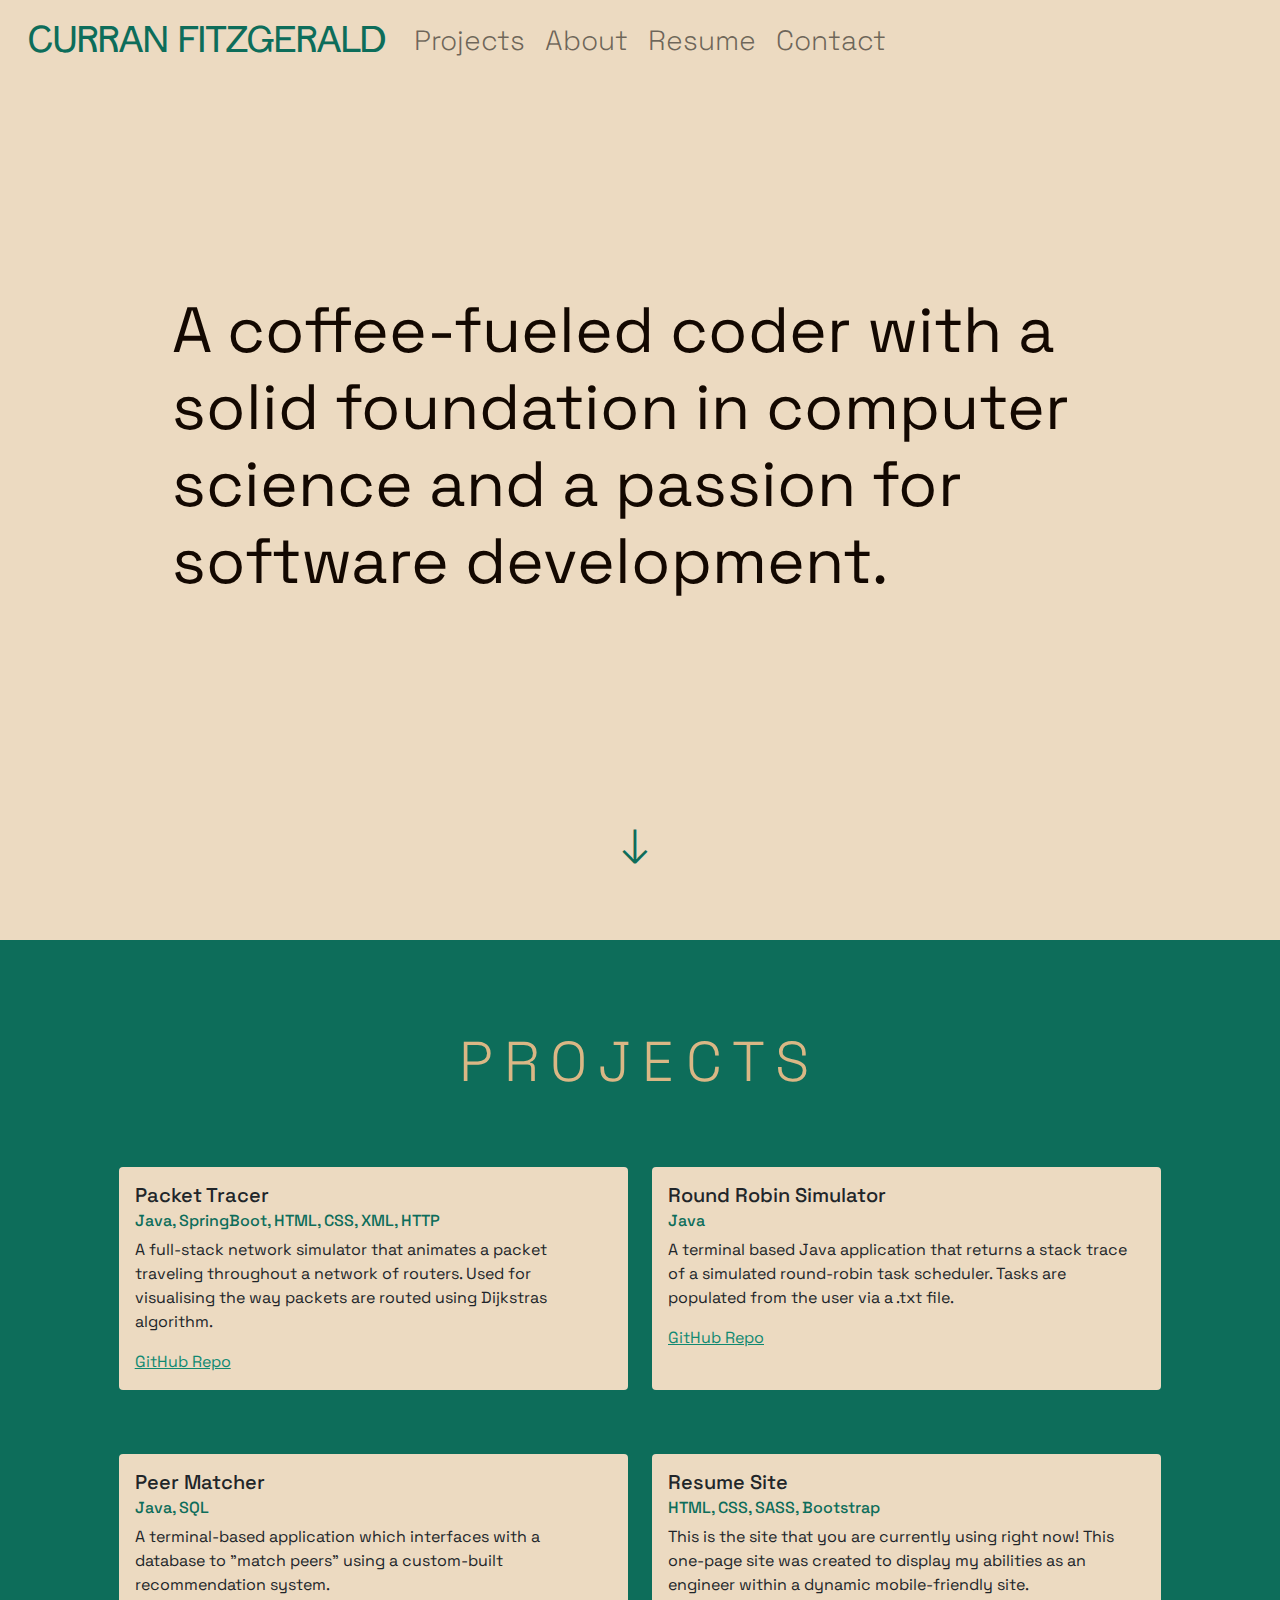
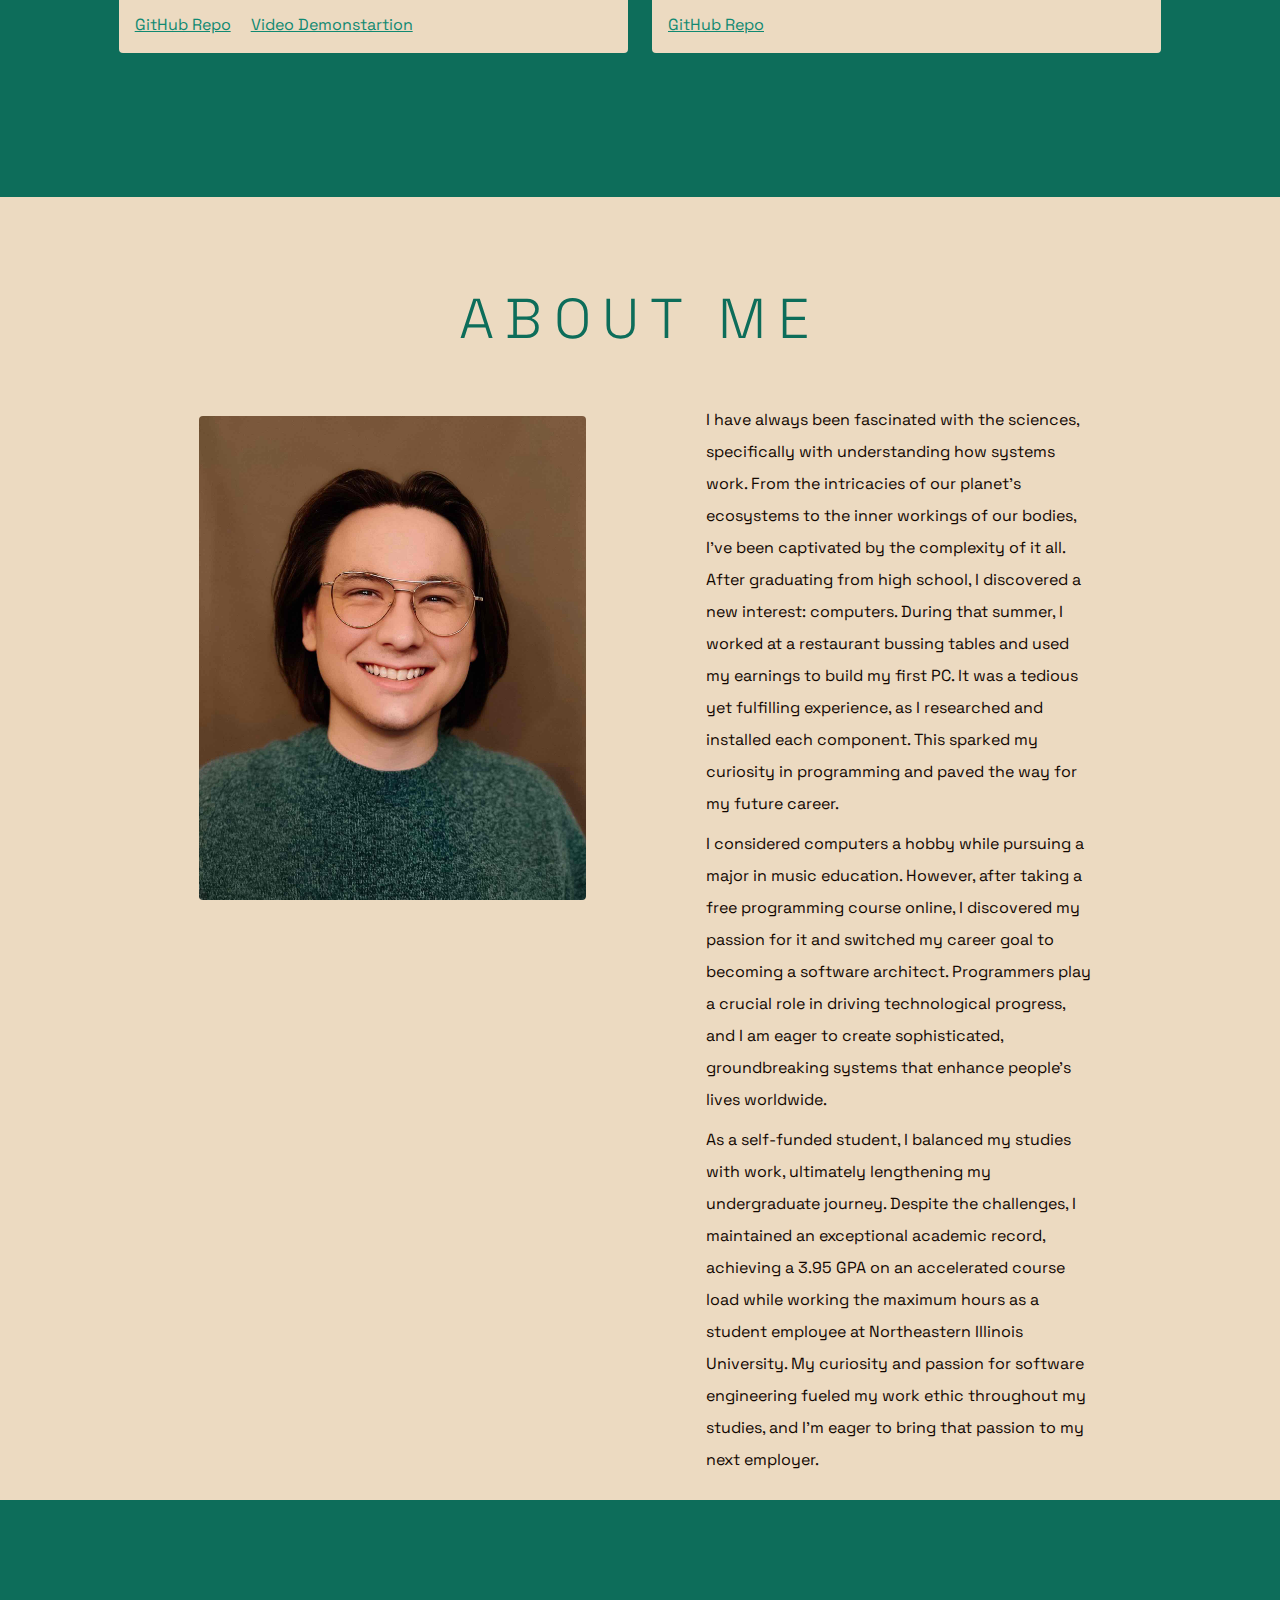
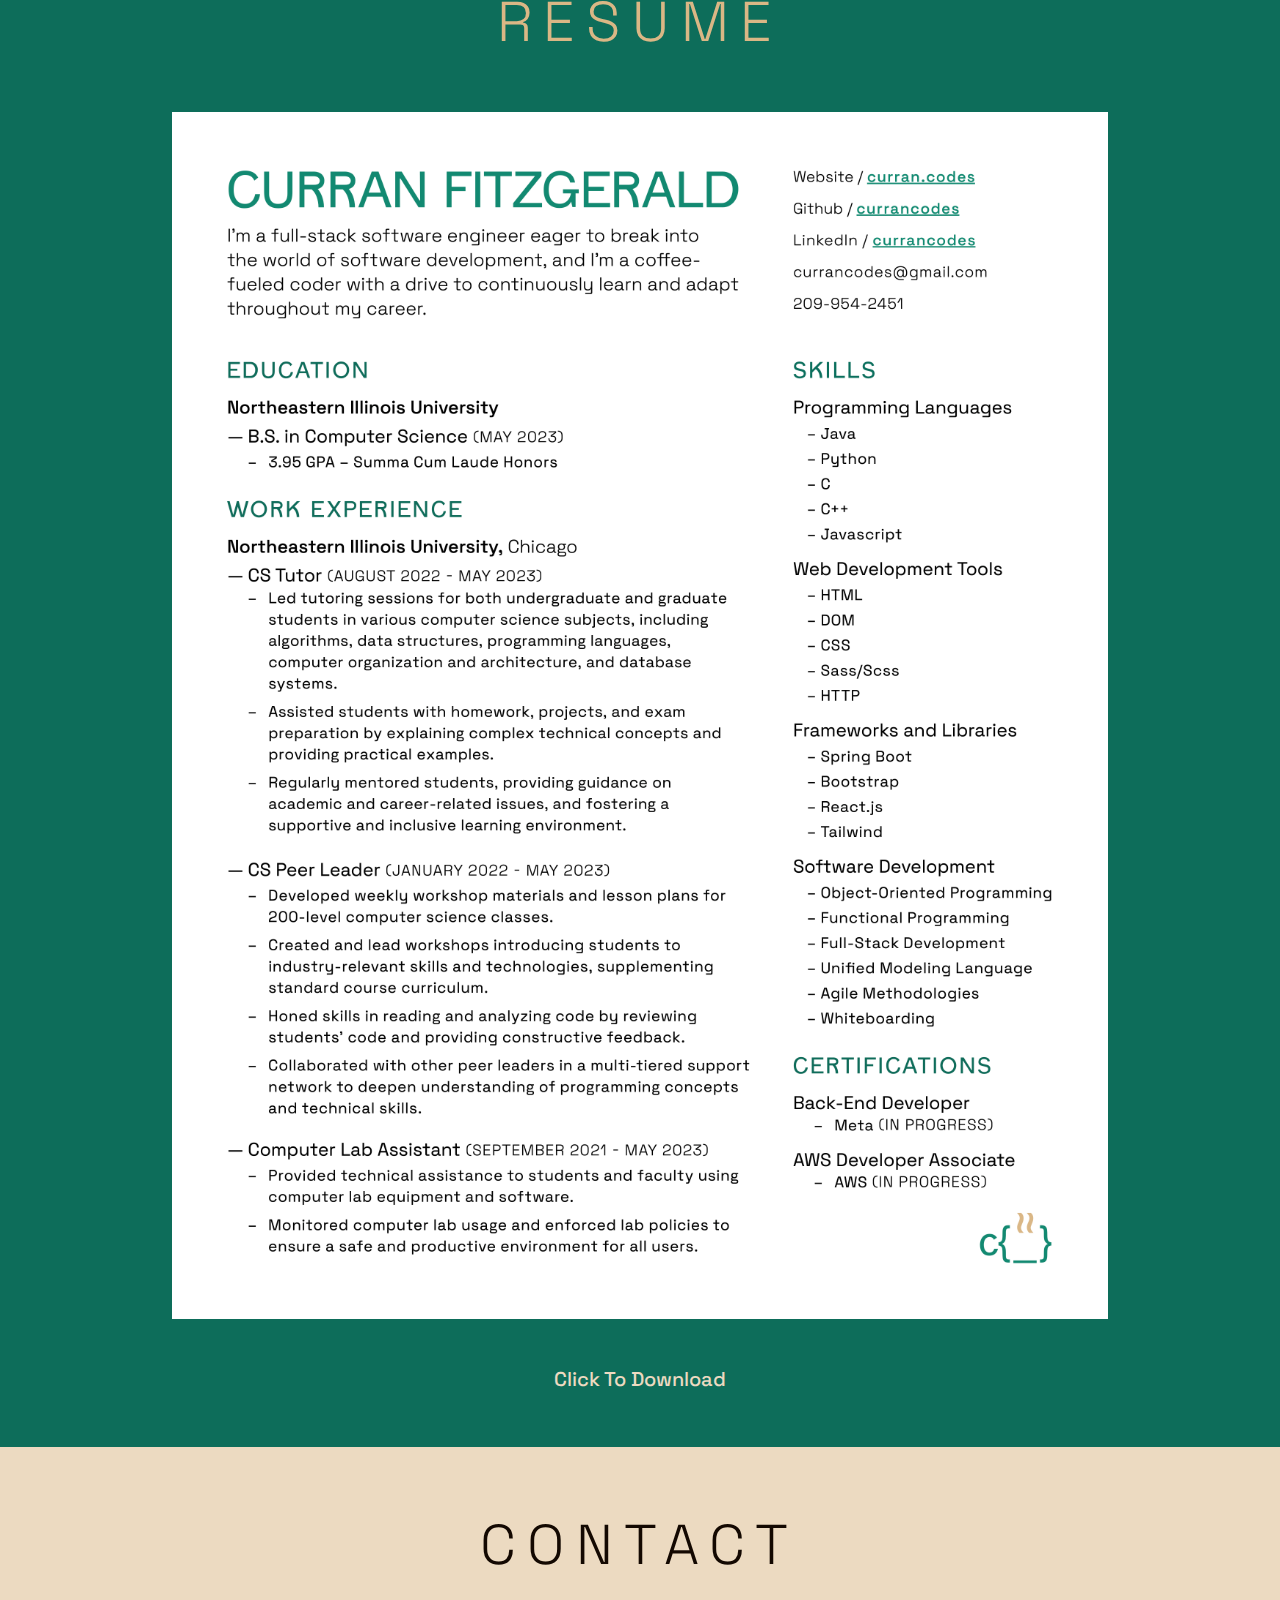
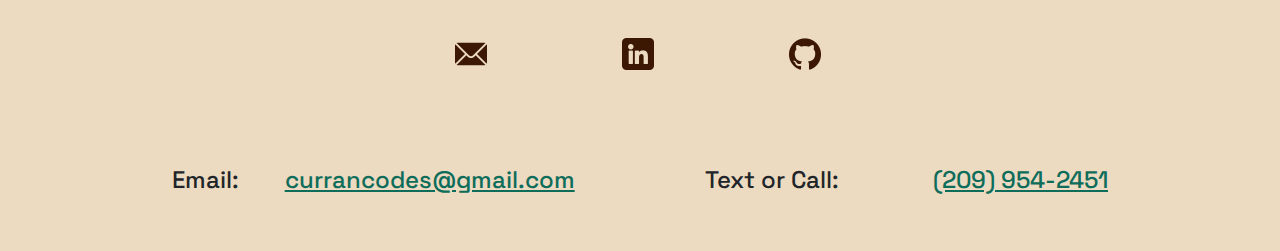
==== index.html @ 2603a12c "Changed main splash page text to appear more experienced. Also changed project desriptions to use le" ====
<!DOCTYPE html>
<html class="overflow-auto w-100" lang="en">
    <head>
        <title>Curran Codes</title>
        <meta charset="utf-8">
        <meta name="viewport" content="width=device-width, initial-scale=1">
        <meta name="og:title" content="Curran Codes">
        <meta name="og:description" content="A coffee-fueled coder with a solid foundation in computer science and a knack for software development.">
        <meta name="og:image" content="images/currancodes_webpreview.png">
        <link rel="preconnect" href="https://fonts.googleapis.com">
        <link rel="preconnect" href="https://fonts.gstatic.com" crossorigin>
        <link href="https://fonts.googleapis.com/css2?family=Space+Grotesk:wght@300;400;500;600;700&family=Space+Mono:ital,wght@0,400;0,700;1,400;1,700&display=swap" rel="stylesheet">
        <link rel="icon" type="image/x-icon" href="/images/currancodes_favicon-bold.png">
        <style>
            @font-face {
                font-family: "Babe Sans";
                src: local("BabeSans"), url("fonts/BabeSans.otf") format("opentype");
            }
        </style>
        <!--    links to the custom.css file that I created using SASS-->
        <link href="scss/Custom.css" rel="stylesheet">
        <style>
            h1{
                font-family: "Babe Sans", sans-serif;
                font-weight: 100;
            }
            h2 {
                font-family: "Space Grotesk", sans-serif;
                letter-spacing: .2em;
                font-weight: 100;
            }
            h3{
                font-weight: 100;
            }
        </style>
    </head>
    <body class="bg-light p-0 m-0 overflow-hidden">

        <!--Dynamically Collapsible Navbar With Dropdown-->
        <nav class="navbar navbar-expand-lg navbar-light bg-light container-fluid" role="navigation">
            <div class="navbar-brand ms-3 mt-2" href="#">
                <h1 class="text-primary">CURRAN FITZGERALD</h1>
            </div>
            <!--"Sandwich" Button That Appears When Navbar Collapses-->
            <button class="navbar-toggler" type="button" data-toggle="collapse" data-target="#navbarNav" aria-controls="navbarNav" aria-expanded="false" aria-label="Toggle navigation">
                <span class="navbar-toggler-icon"></span>
            </button>
            <!--Collapsible Section of Navbar-->
            <div class="collapse navbar-collapse" id="navbarNav">
                <ul class="navbar-nav me-auto">
                    <!--Projects Item in Navbar that Navigates to Project Section On Click-->
                    <li class="nav-item ms-1">
                        <a class="nav-link" href="#project_section" title="Curran Fitzgerald Resume">
                            <h3>
                                Projects
                            </h3>
                        </a>
                    </li>
                    <!--About Item in Navbar that Navigates to About Me Section On Click-->
                    <li class="nav-item ms-1">
                        <a class="nav-link" href="#about_me_section">
                            <h3>
                                About
                            </h3>
                        </a>
                    </li>
                    <!--Resume Item in Navbar that Navigates to About Me Section On Click-->
                    <li class="nav-item ms-1">
                        <a class="nav-link" href="#resume_section">
                            <h3>
                                Resume
                            </h3>
                        </a>
                    </li>
                    <!--Contact Item in Navbar that Navigates to Contact Section On Click-->
                    <li class="nav-item ms-1">
                        <a class="nav-link" href="#contact_section">
                            <h3>
                                Contact
                            </h3>
                        </a>
                    </li>
                </ul>
            </div>
        </nav>

        <!--Home Section-->
        <div class="bg-light container-fluid justify-content-center mb-5">
            <!--Introductory Blurb-->
            <div class="row align-items-center justify-content-center" style="height:80vh; min-height: 513px;">
                <h2 class="col-9 text-dark display-3" style="font-family: 'Space Grotesk', serif; letter-spacing: normal; font-weight: normal">
                    A coffee-fueled coder with a solid foundation in computer science and a passion for software development.                </h2>
            </div>
            <!--Arrow element that indicates that the site affords scrolling. Navigates to Project Section on click.-->
            <div class="row align-items-center justify-content-center">
                <a class="nav-link col-9" href="#project_section" title="Curran Fitzgerald Resume">
                    <h2 class="text-primary text-center display-5" style="font-family: 'Space Grotesk', serif;">
                        &darr;
                    </h2>
                </a>
            </div>
        </div>

        <!--Project Section-->
        <div class="container-fluid bg-primary pb-5 pt-4 justify-content-center" id="project_section">
            <!--Project Section header-->
            <div class="row justify-content-center">
                <h2 class="col text-center text-secondary mt-5 pb-5 display-4 pt-3" id="heading">
                    PROJECTS
                </h2>
            </div>
            <!--First Row of Project Cards-->
            <div class="row justify-content-center pt-3 pb-md-3">
                <!--Card for Network Simulator Project-->
                <div class="col-11 col-md-5 mt-3 mb-3 mb-md-5 mt-md-0">
                    <div class="h-100 card bg-light border-0">
                        <div class="card-body">
                            <h5 class="card-title">Packet Tracer</h5>
                            <h6 class="card-subtitle mb-2 text-primary">Java, SpringBoot, HTML, CSS, XML, HTTP</h6>
                            <p class="card-text">A full-stack network simulator that animates a packet traveling throughout a network of routers. Used for visualising the way packets are routed using Dijkstras algorithm.</p>
                            <a href="https://github.com/CurranCodes/SimpleNetworkSimulator" class="card-link text-success" target="_blank">GitHub Repo</a>
                        </div>
                    </div>
                </div>
                <!--Card for Round Robin Simulator Project-->
                <div class="col-11 col-md-5 mt-3 mb-3 mb-md-5 mt-md-0">
                    <div class="h-100 card bg-light border-0">
                        <div class="card-body">
                            <h5 class="card-title">Round Robin Simulator</h5>
                            <h6 class="card-subtitle mb-2 text-primary">Java</h6>
                            <p class="card-text">A terminal based Java application that returns a stack trace of a simulated round-robin task scheduler. Tasks are populated from the user via a .txt file.</p>
                            <a href="https://github.com/CurranCodes/RoundRobinSimulator" class="align-self-bottom card-link text-success">GitHub Repo</a>
                        </div>
                    </div>
                </div>
            </div>
            <!--Second Row of Project Cards-->
            <div class="row justify-content-center pb-5">
                <!--Card for Peer Matcher project-->
                <div class="col-11 col-md-5 mt-3 mb-3 mb-md-5 mt-md-0">
                    <div class="h-100 card bg-light border-0">
                        <div class="card-body">
                            <h5 class="card-title">Peer Matcher</h5>
                            <h6 class="card-subtitle mb-2 text-primary">Java, SQL</h6>
                            <p class="card-text">A terminal-based application which interfaces with a database to "match peers" using a custom-built recommendation system.</p>
                            <a href="https://github.com/CurranCodes/PeerMatcher" class="align-self-bottom card-link text-success">GitHub Repo</a>
                            <a href="https://drive.google.com/file/d/1kD3Xk8F6gI5Fd4T4YYNfCAcft72NLvcR/view?usp=sharing" class="align-self-bottom card-link text-success">Video Demonstartion</a>
                        </div>
                    </div>
                </div>
                <!--Card for Resume Site Project-->
                <div class="col-11 col-md-5 mt-3 mb-3 mb-md-5 mt-md-0">
                    <div class="h-100 card bg-light border-0">
                        <div class="card-body">
                            <h5 class="card-title">Resume Site</h5>
                            <h6 class="card-subtitle mb-2 text-primary">HTML, CSS, SASS, Bootstrap</h6>
                            <p class="card-text">This is the site that you are currently using right now! This one-page site was created to display my abilities as an engineer within a dynamic mobile-friendly site.</p>
                            <a href="https://github.com/CurranCodes/ResumeSite" class="align-self-bottom card-link text-success">GitHub Repo</a>
                        </div>
                    </div>
                </div>
            </div>
        </div>

        <!--About Me Section-->
        <div class="container-fluid bg-light pb-4 pt-4 justify-content-center" id="about_me_section">
            <!--Header of the About Me section-->
            <div class="row justify-content-center">
                <h2 class="col text-center text-primary m-4 mt-5 pt-3 pb-4 display-4">
                    ABOUT ME
                </h2>
            </div>
            <!--Body of the About Me Section-->
            <div class="row justify-content-center gx-5">
                <!--My Headshot-->
                <div class="col-4 align-self-top pb-5 mb-5 mt-3">
                    <div class="ratio" style="--bs-aspect-ratio: 125%">
                        <img src="images/Headshot_4:5.jpeg" alt="Curran smiling" class="rounded">
                    </div>
                </div>
                <!--Paragraphs Introducing Myself-->
                <div class="row col-0 col-xl-1"></div>
                <div class="row justify-content-center col-10 col-xl-4">
                    <p class="col-12 text-dark mb-xs-4 mb-xl-2 lh-lg pt-1">
                        I have always been fascinated with the sciences, specifically with understanding how systems work.
                        From the intricacies of our planet's ecosystems to the inner workings of our bodies,
                        I've been captivated by the complexity of it all. After graduating from high school, I discovered a new interest:
                        computers. During that summer, I worked at a restaurant bussing tables and used my earnings to build
                        my first PC. It was a tedious yet fulfilling experience, as I researched and installed each component.
                        This sparked my curiosity in programming and paved the way for my future career.
                    </p>
                    <p class="col-12 text-dark mb-xs-4 mb-xl-2 lh-lg">
                        I considered computers a hobby while pursuing a major in music education.
                        However, after taking a free programming course online,
                        I discovered my passion for it and switched my career goal to becoming a software architect.
                        Programmers play a crucial role in driving technological progress, and I am eager to create sophisticated,
                        groundbreaking systems that enhance people's lives worldwide.
                    </p>
                    <p class="col-12 text-dark mb-xs-4 mb-xl-0 lh-lg ">
                        As a self-funded student, I balanced my studies with work, ultimately lengthening my undergraduate journey.
                        Despite the challenges, I maintained an exceptional academic record, achieving a 3.95 GPA on an accelerated
                        course load while working the maximum hours as a student employee at Northeastern Illinois University. My
                        curiosity and passion for software engineering fueled my work ethic throughout my studies, and I’m eager
                        to bring that passion to my next employer.
                    </p>
                </div>
            </div>
        </div>

        <!--Resume Section-->
        <div class="container-fluid bg-primary pb-5 pt-4" id="resume_section">
            <!--Resume Section header-->
            <div class="row justify-content-center">
                <h2 class="col text-center text-secondary mt-5 pb-5 display-4 pt-3">
                    RESUME
                </h2>
            </div>
            <!--Resume Image Preview, navigates to in-browser pdf preview on click-->
            <div class="row justify-content-center">
                <a href="/documents/CurranFitzgerald_Resume.pdf" target="_blank" class="col-9">
                    <div class="ratio" style="--bs-aspect-ratio: 129%">
                        <img src="images/CurranFitzgerald_Resume.png" alt="Curran's Resume">
                    </div>
                </a>
            </div>
            <!--Element that downloads my resume as a pdf on click-->
            <div class="row justify-content-center">
                <a href="/documents/CurranFitzgerald_Resume.pdf" download="Curran_Fitzgerald_Resume" class="text-center col text-light pt-5 text-decoration-none">
                    <h5 class="text-center">Click To Download</h5>
                </a>
            </div>
        </div>


        <!--Contact Section-->
        <div class="container-fluid bg-light" id="contact_section">
            <!--Contact section header-->
            <div class="row justify-content-center">
                <h2 class="col text-center text-dark mt-5 pb-5 display-4 pt-3">
                    CONTACT
                </h2>
            </div>
            <!--Row of icons that navigate to corresponding sites when clicked-->
            <div class="row justify-content-center">
                <!--mail icon which, when clicked, starts an email to be sent my way-->
                <a href="mailto:currancodes@gmail.com" target="_blank" class="col-1" style="width: 60px">
                    <img class="mt-1 align-self-center" src="images/mail.png" height="32" width="32" alt="Send Me an Email">
                </a>
                <div class="col-1"></div>
                <!--LinkedIn icon which, when clicked, navigates to my linkedIn within another tab-->
                <a href="https://www.linkedin.com/in/currancodes/" target="_blank" class="col-1" style="width: 60px">
                    <img class="mt-1 p-0" src="images/linkedin.png" height="32" width="32" alt="My GitHub">
                </a>
                <div class="col-1"></div>
                <!--GitHub icon which, when clicked, navigates to my GitHub within another tab-->
                <a href="https://github.com/currancodes" target="_blank" class="col-1" style="width: 60px">
                    <img class="mt-1 align-self-center p-0" src="images/github-logo.png" height="32" width="32" alt="My GitHub">
                </a>
            </div>
            <!--Row that contains my email and phone info-->
            <div class="mt-5 pt-5 pb-5 row justify-content-center">
                <!--Email Info column-->
                <div class="mb-3 col-11 col-sm-8 col-lg-6 col-xl-4 mb-xl-0">
                    <h4>Email: <a class="float-end" href="mailto:currancodes@gmail.com">currancodes@gmail.com</a></h4>
                </div>
                <div class="col-0 col-xl-1"></div>
                <!--Phone Info column-->
                <div class="mt-3 col-11 col-sm-8 col-lg-6 col-xl-4 mt-xl-0">
                    <h4>Text or Call: <a class="float-end" href="tel:2099542451">(209) 954-2451</a></h4>
                </div>
            </div>
        </div>

        <!--js links for bootstrap-->
        <script src="https://code.jquery.com/jquery-3.2.1.slim.min.js" integrity="sha384-KJ3o2DKtIkvYIK3UENzmM7KCkRr/rE9/Qpg6aAZGJwFDMVNA/GpGFF93hXpG5KkN" crossorigin="anonymous"></script>
        <script src="https://cdn.jsdelivr.net/npm/popper.js@1.12.9/dist/umd/popper.min.js" integrity="sha384-ApNbgh9B+Y1QKtv3Rn7W3mgPxhU9K/ScQsAP7hUibX39j7fakFPskvXusvfa0b4Q" crossorigin="anonymous"></script>
        <script src="https://cdn.jsdelivr.net/npm/bootstrap@4.0.0/dist/js/bootstrap.min.js" integrity="sha384-JZR6Spejh4U02d8jOt6vLEHfe/JQGiRRSQQxSfFWpi1MquVdAyjUar5+76PVCmYl" crossorigin="anonymous"></script>
    </body>
</html>
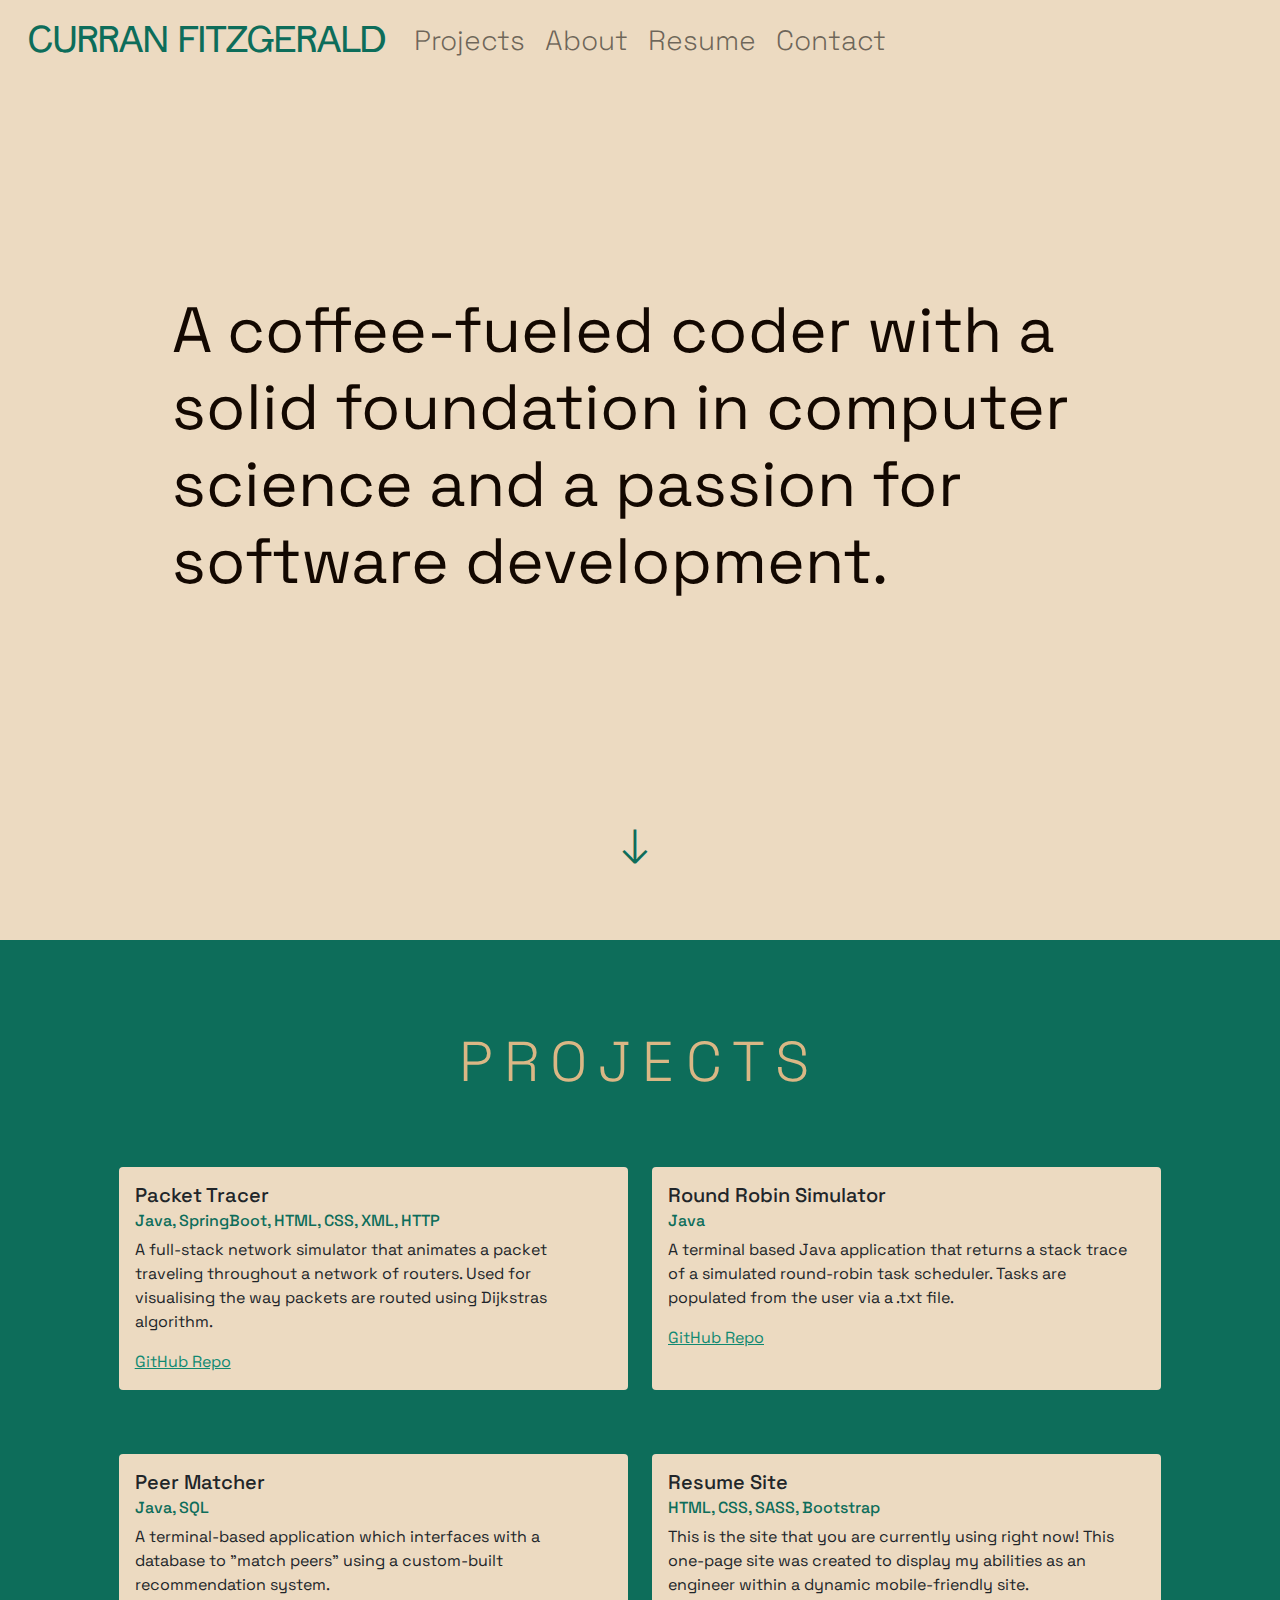
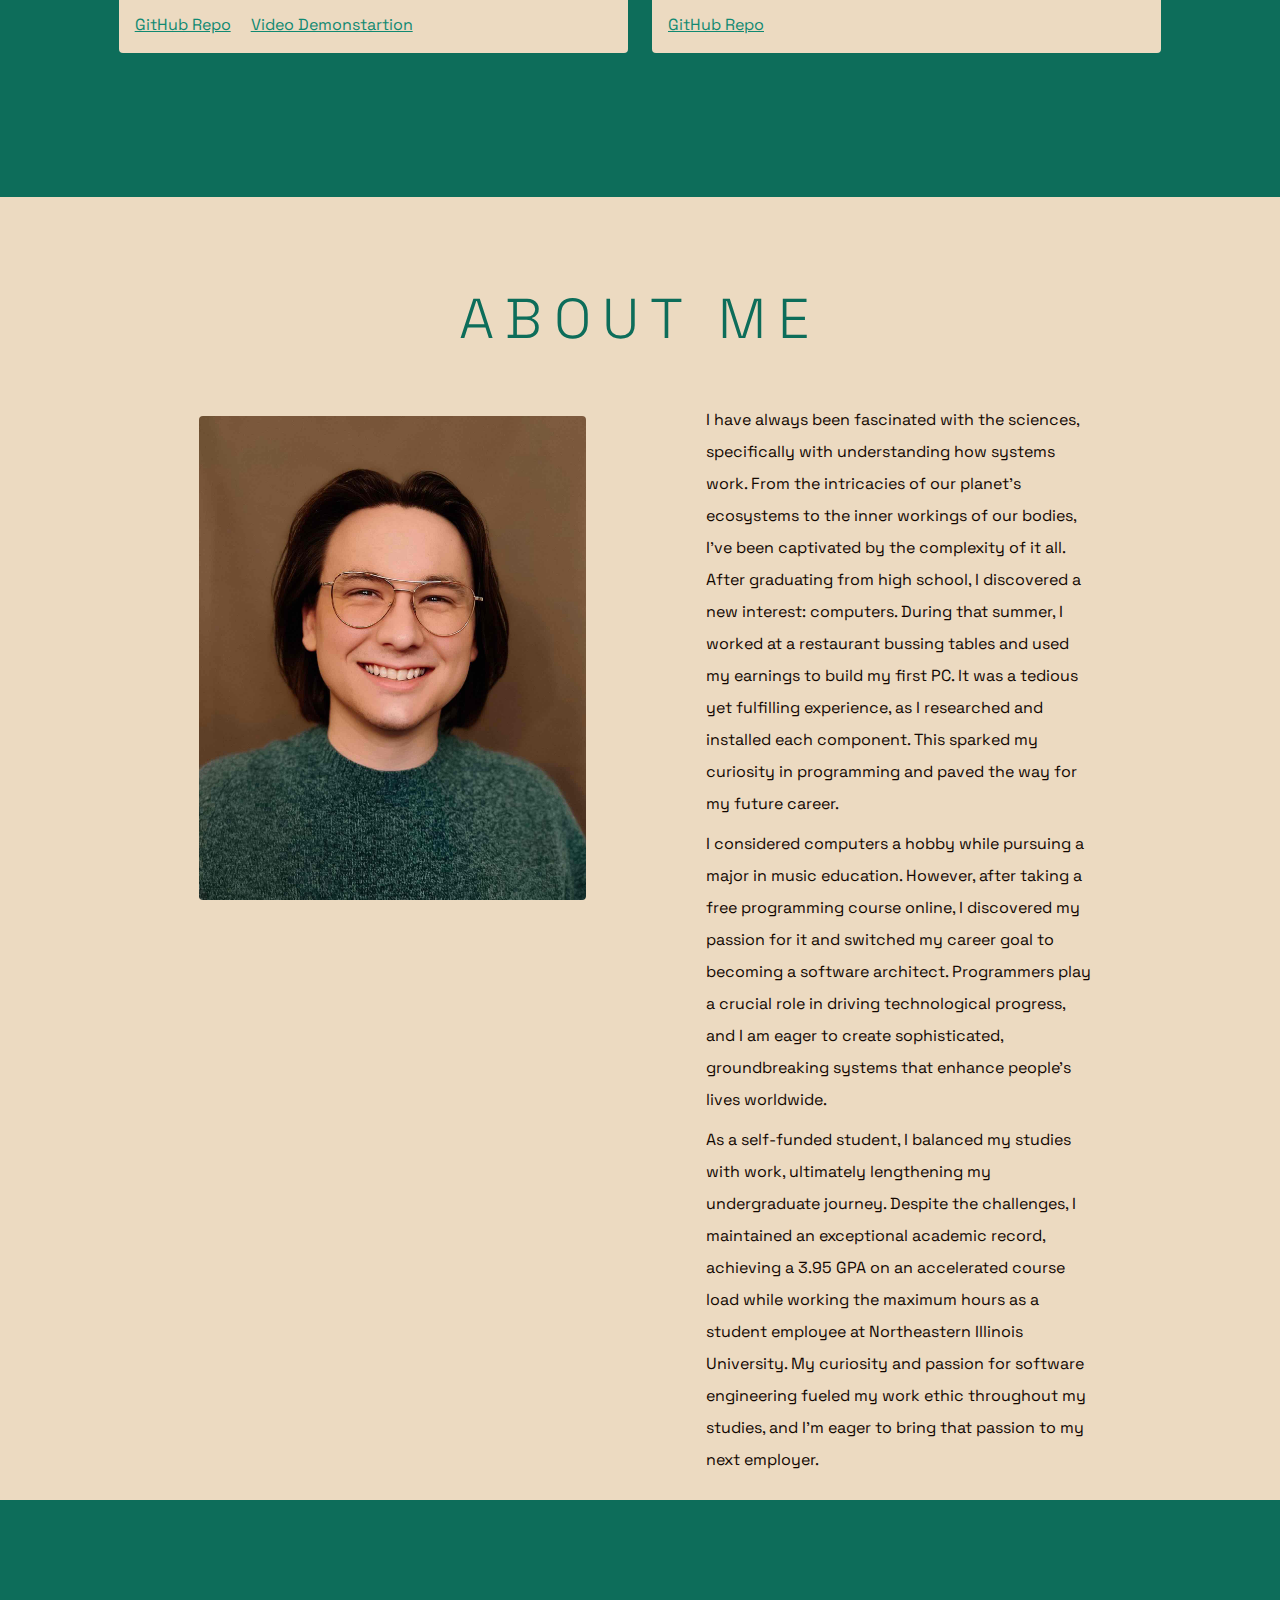
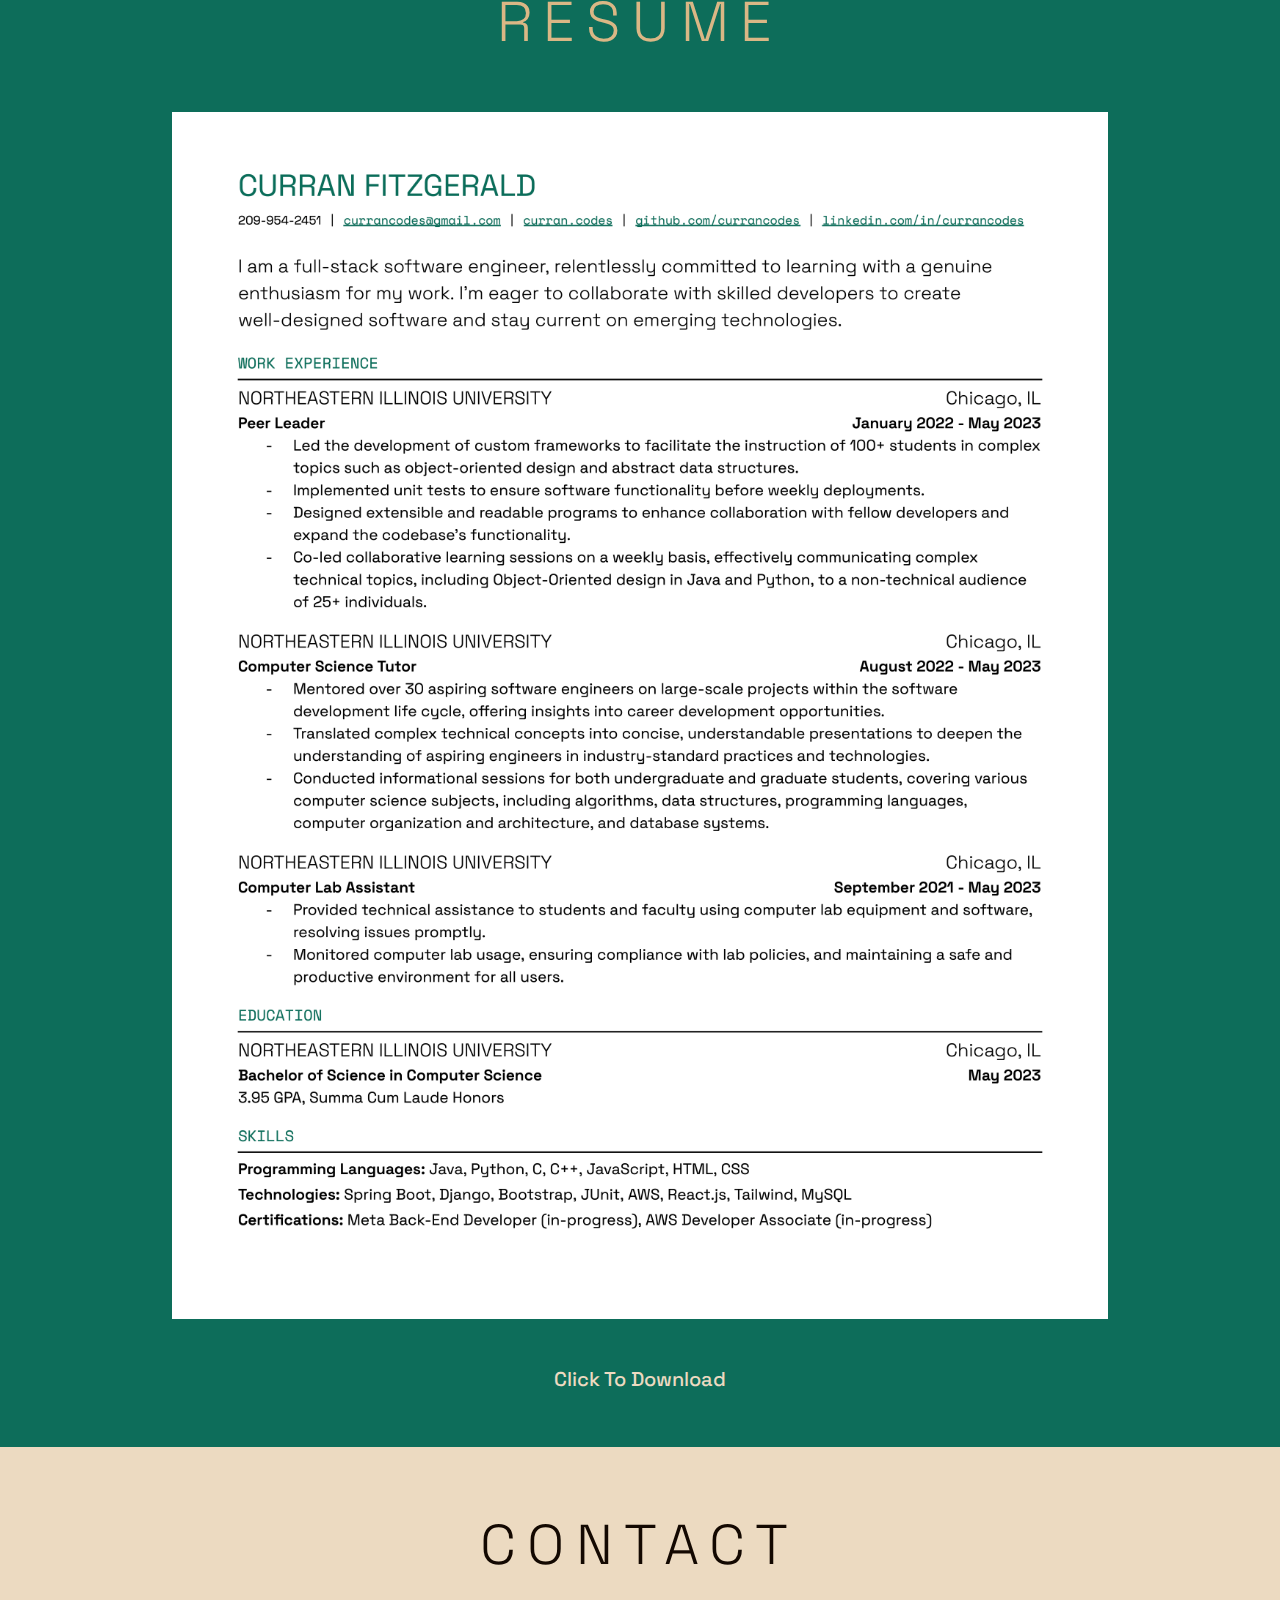
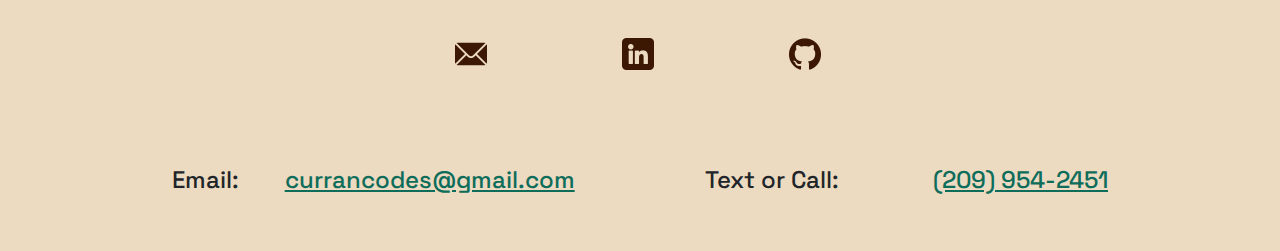
==== commit aee10d1e: "Updated resume resources." ====
--- a/index.html
+++ b/index.html
@@ -225,7 +225,7 @@
             </div>
             <!--Element that downloads my resume as a pdf on click-->
             <div class="row justify-content-center">
-                <a href="/documents/CurranFitzgerald_Resume.pdf" download="Curran_Fitzgerald_Resume" class="text-center col text-light pt-5 text-decoration-none">
+                <a href="/documents/CurranFitzgerald_Resume.pdf" download="CurranFitzgerald_Resume" class="text-center col text-light pt-5 text-decoration-none">
                     <h5 class="text-center">Click To Download</h5>
                 </a>
             </div>
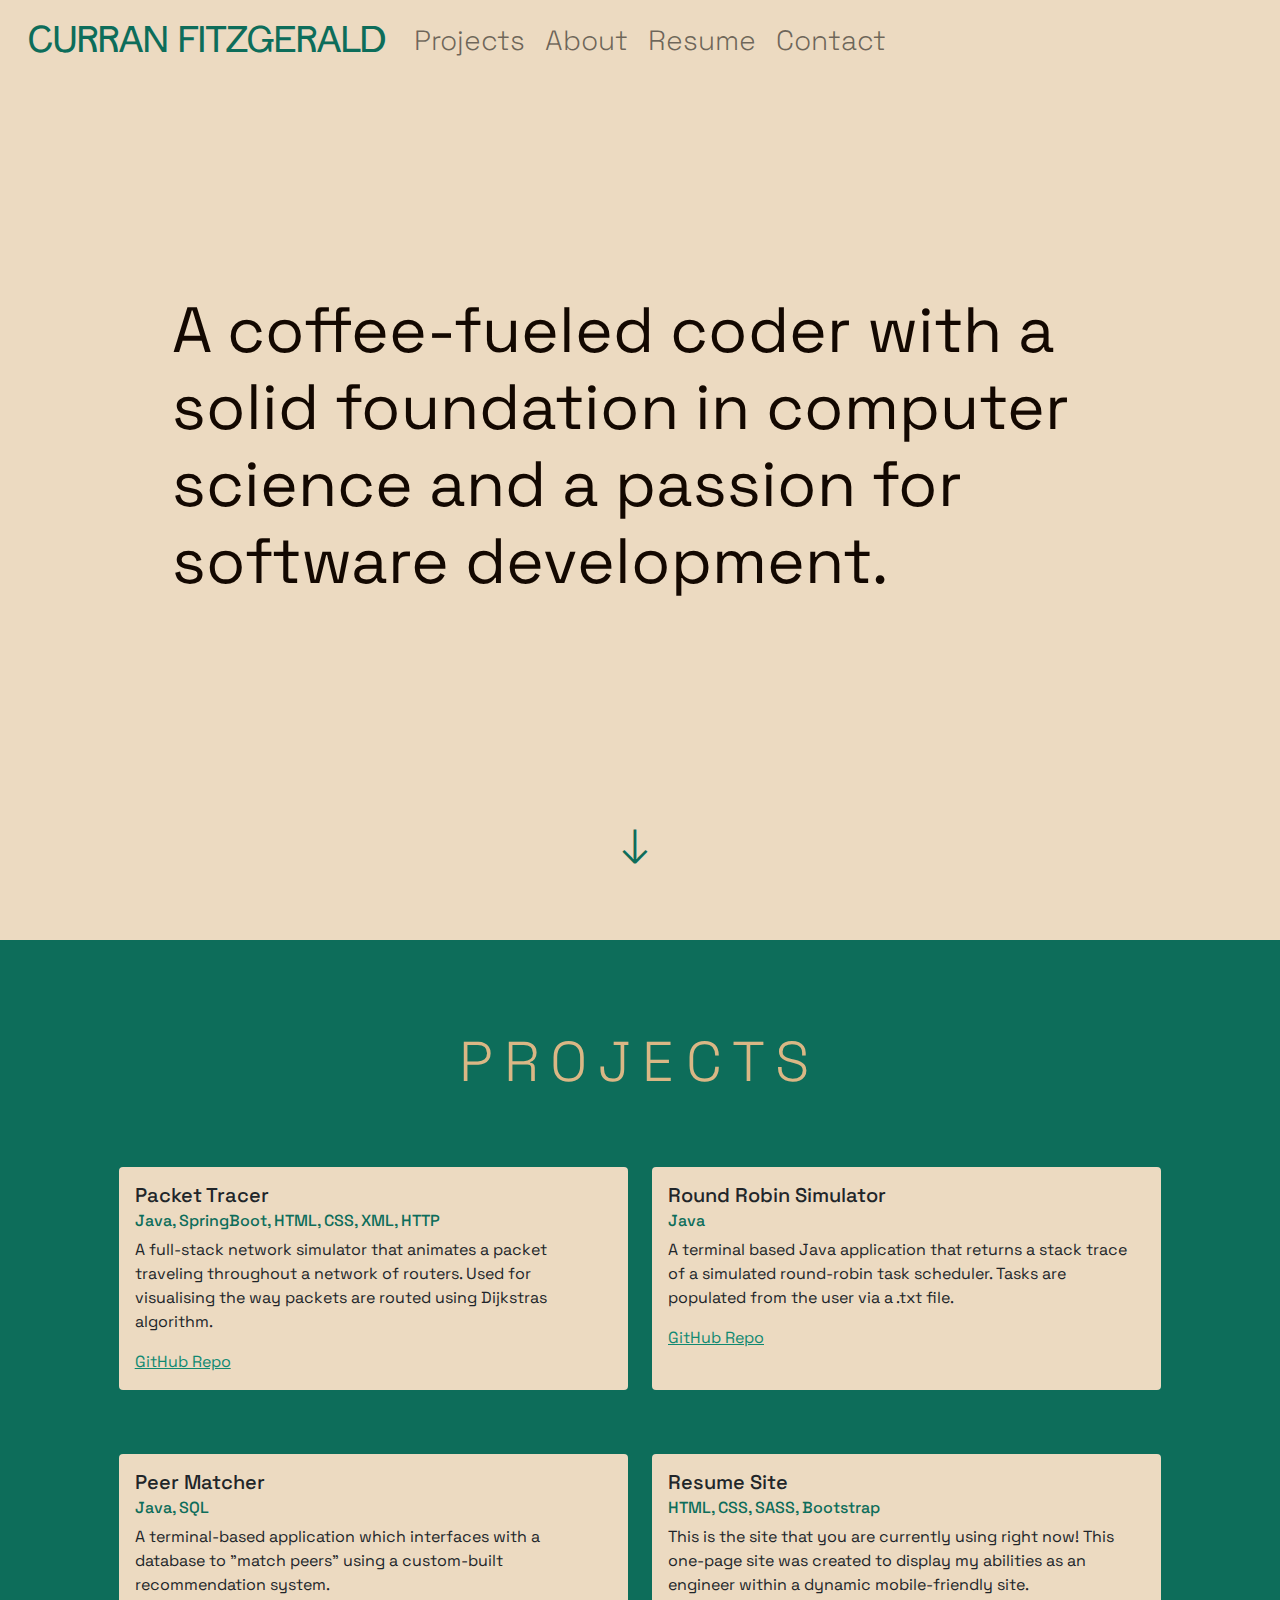
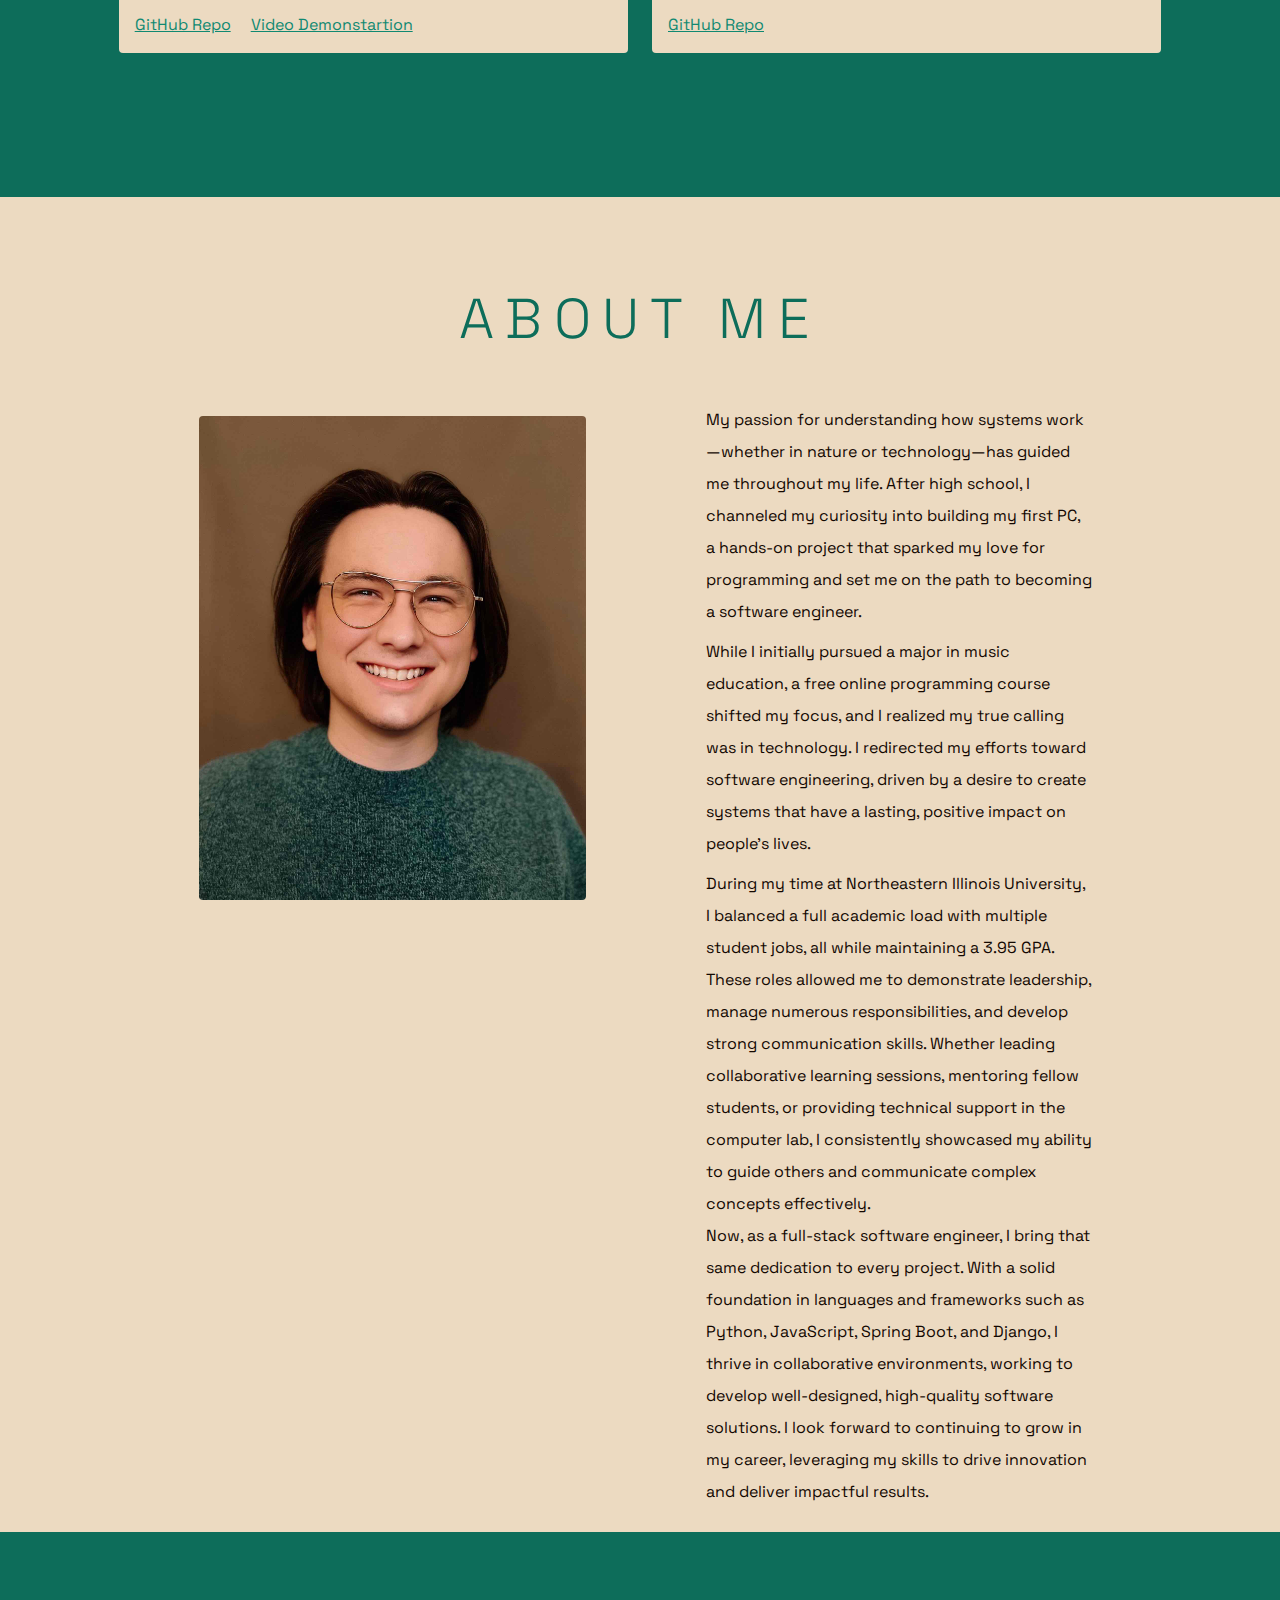
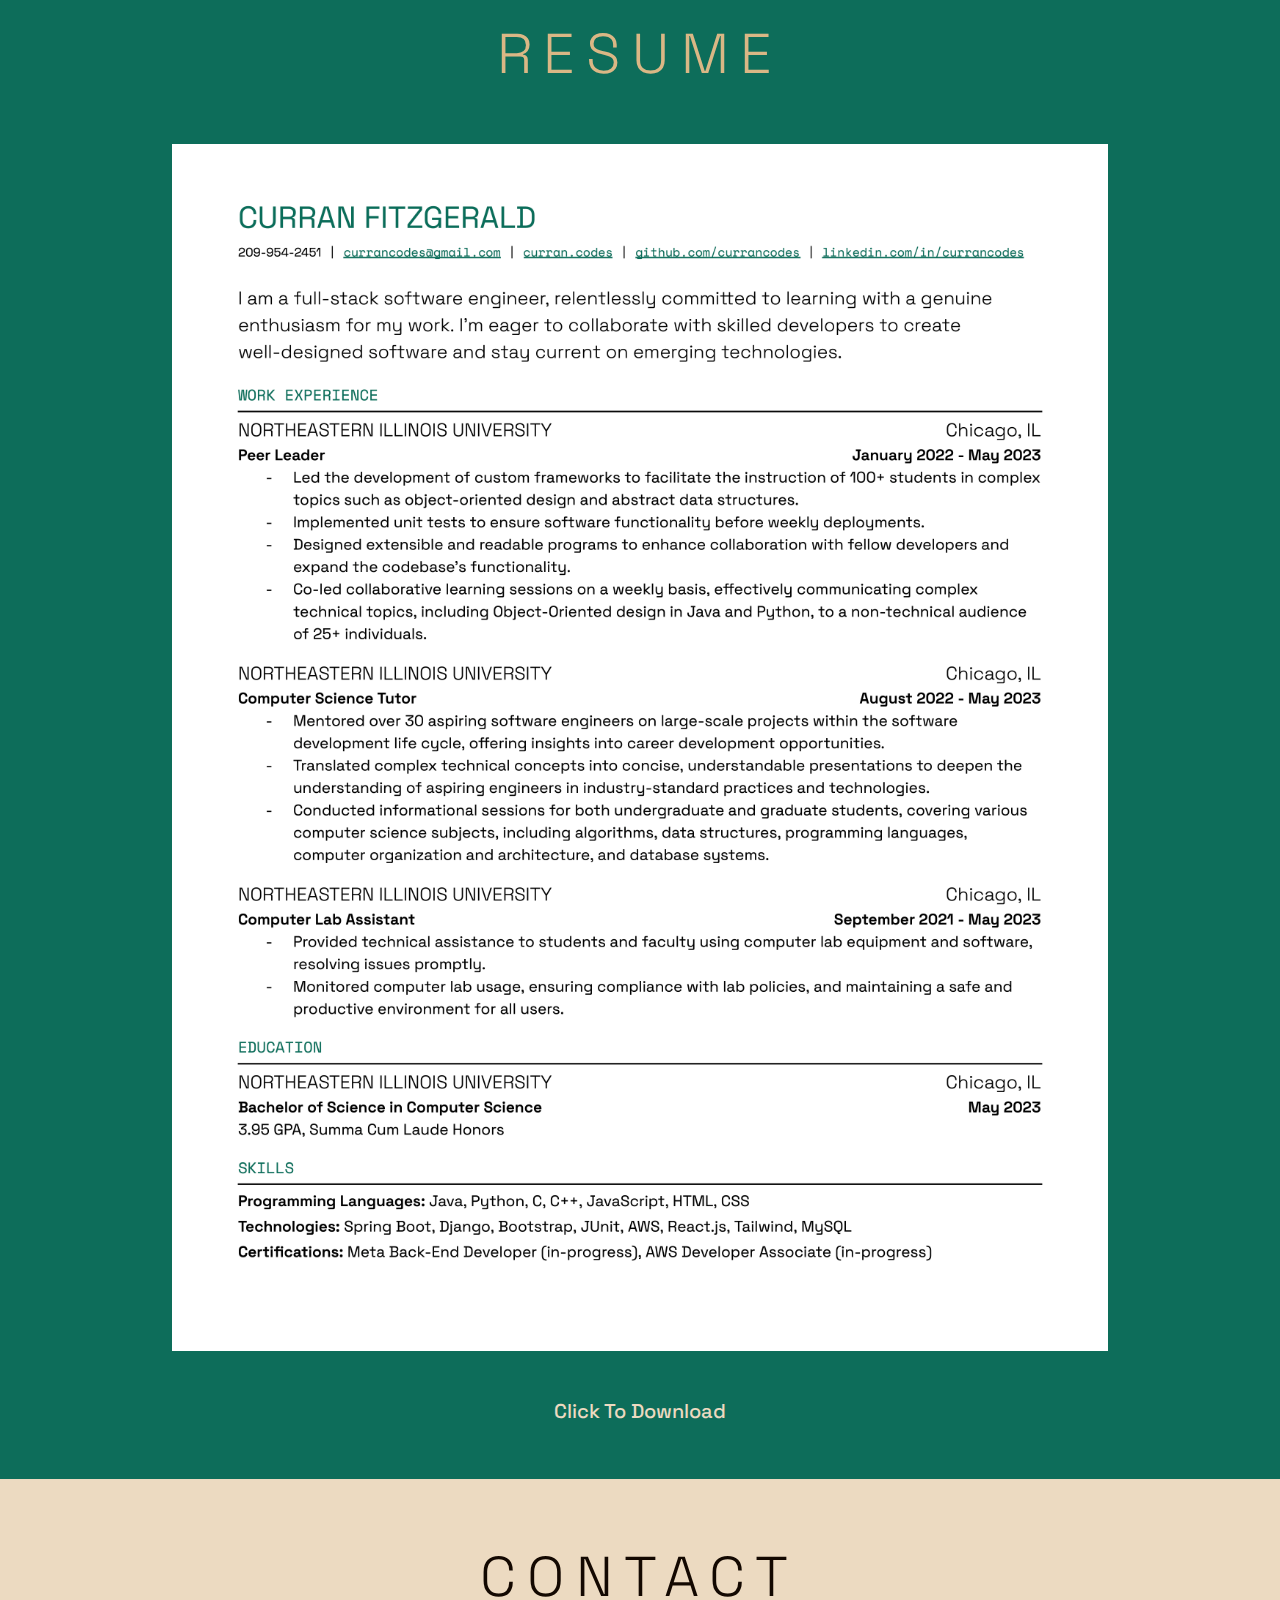
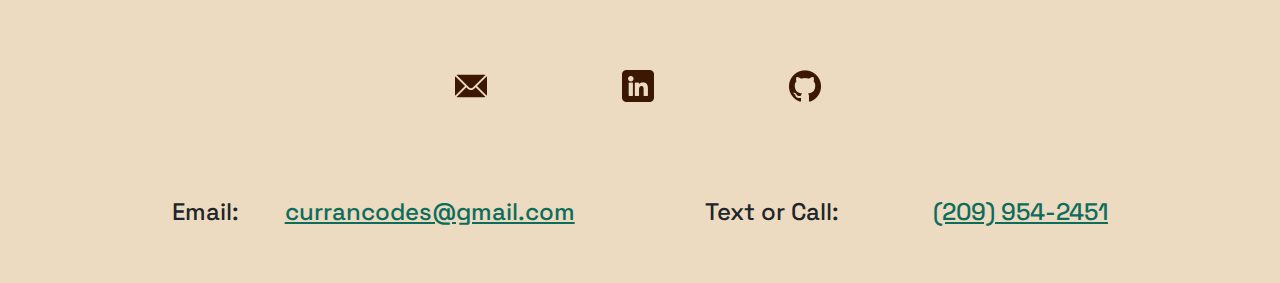
==== commit 51987aca: "Changed Bio Section Text to include more up-to-date information" ====
--- a/index.html
+++ b/index.html
@@ -182,26 +182,31 @@
                 <div class="row col-0 col-xl-1"></div>
                 <div class="row justify-content-center col-10 col-xl-4">
                     <p class="col-12 text-dark mb-xs-4 mb-xl-2 lh-lg pt-1">
-                        I have always been fascinated with the sciences, specifically with understanding how systems work.
-                        From the intricacies of our planet's ecosystems to the inner workings of our bodies,
-                        I've been captivated by the complexity of it all. After graduating from high school, I discovered a new interest:
-                        computers. During that summer, I worked at a restaurant bussing tables and used my earnings to build
-                        my first PC. It was a tedious yet fulfilling experience, as I researched and installed each component.
-                        This sparked my curiosity in programming and paved the way for my future career.
+                        My passion for understanding how systems work—whether in nature or technology—has guided me
+                        throughout my life. After high school, I channeled my curiosity into building my first PC,
+                        a hands-on project that sparked my love for programming and set me on the path to becoming a
+                        software engineer.
                     </p>
                     <p class="col-12 text-dark mb-xs-4 mb-xl-2 lh-lg">
-                        I considered computers a hobby while pursuing a major in music education.
-                        However, after taking a free programming course online,
-                        I discovered my passion for it and switched my career goal to becoming a software architect.
-                        Programmers play a crucial role in driving technological progress, and I am eager to create sophisticated,
-                        groundbreaking systems that enhance people's lives worldwide.
+                        While I initially pursued a major in music education, a free online programming course shifted
+                        my focus, and I realized my true calling was in technology. I redirected my efforts toward
+                        software engineering, driven by a desire to create systems that have a lasting, positive
+                        impact on people's lives.
                     </p>
                     <p class="col-12 text-dark mb-xs-4 mb-xl-0 lh-lg ">
-                        As a self-funded student, I balanced my studies with work, ultimately lengthening my undergraduate journey.
-                        Despite the challenges, I maintained an exceptional academic record, achieving a 3.95 GPA on an accelerated
-                        course load while working the maximum hours as a student employee at Northeastern Illinois University. My
-                        curiosity and passion for software engineering fueled my work ethic throughout my studies, and I’m eager
-                        to bring that passion to my next employer.
+                        During my time at Northeastern Illinois University, I balanced a full academic load with
+                        multiple student jobs, all while maintaining a 3.95 GPA. These roles allowed me to demonstrate
+                        leadership, manage numerous responsibilities, and develop strong communication skills. Whether
+                        leading collaborative learning sessions, mentoring fellow students, or providing technical
+                        support in the computer lab, I consistently showcased my ability to guide others and communicate
+                        complex concepts effectively.
+                    </p>
+                    <p class="col-12 text-dark mb-xs-4 mb-xl-0 lh-lg ">
+                        Now, as a full-stack software engineer, I bring that same dedication to every project. With
+                        a solid foundation in languages and frameworks such as Python, JavaScript, Spring Boot,
+                        and Django, I thrive in collaborative environments, working to develop well-designed,
+                        high-quality software solutions. I look forward to continuing to grow in my career, leveraging
+                        my skills to drive innovation and deliver impactful results.
                     </p>
                 </div>
             </div>
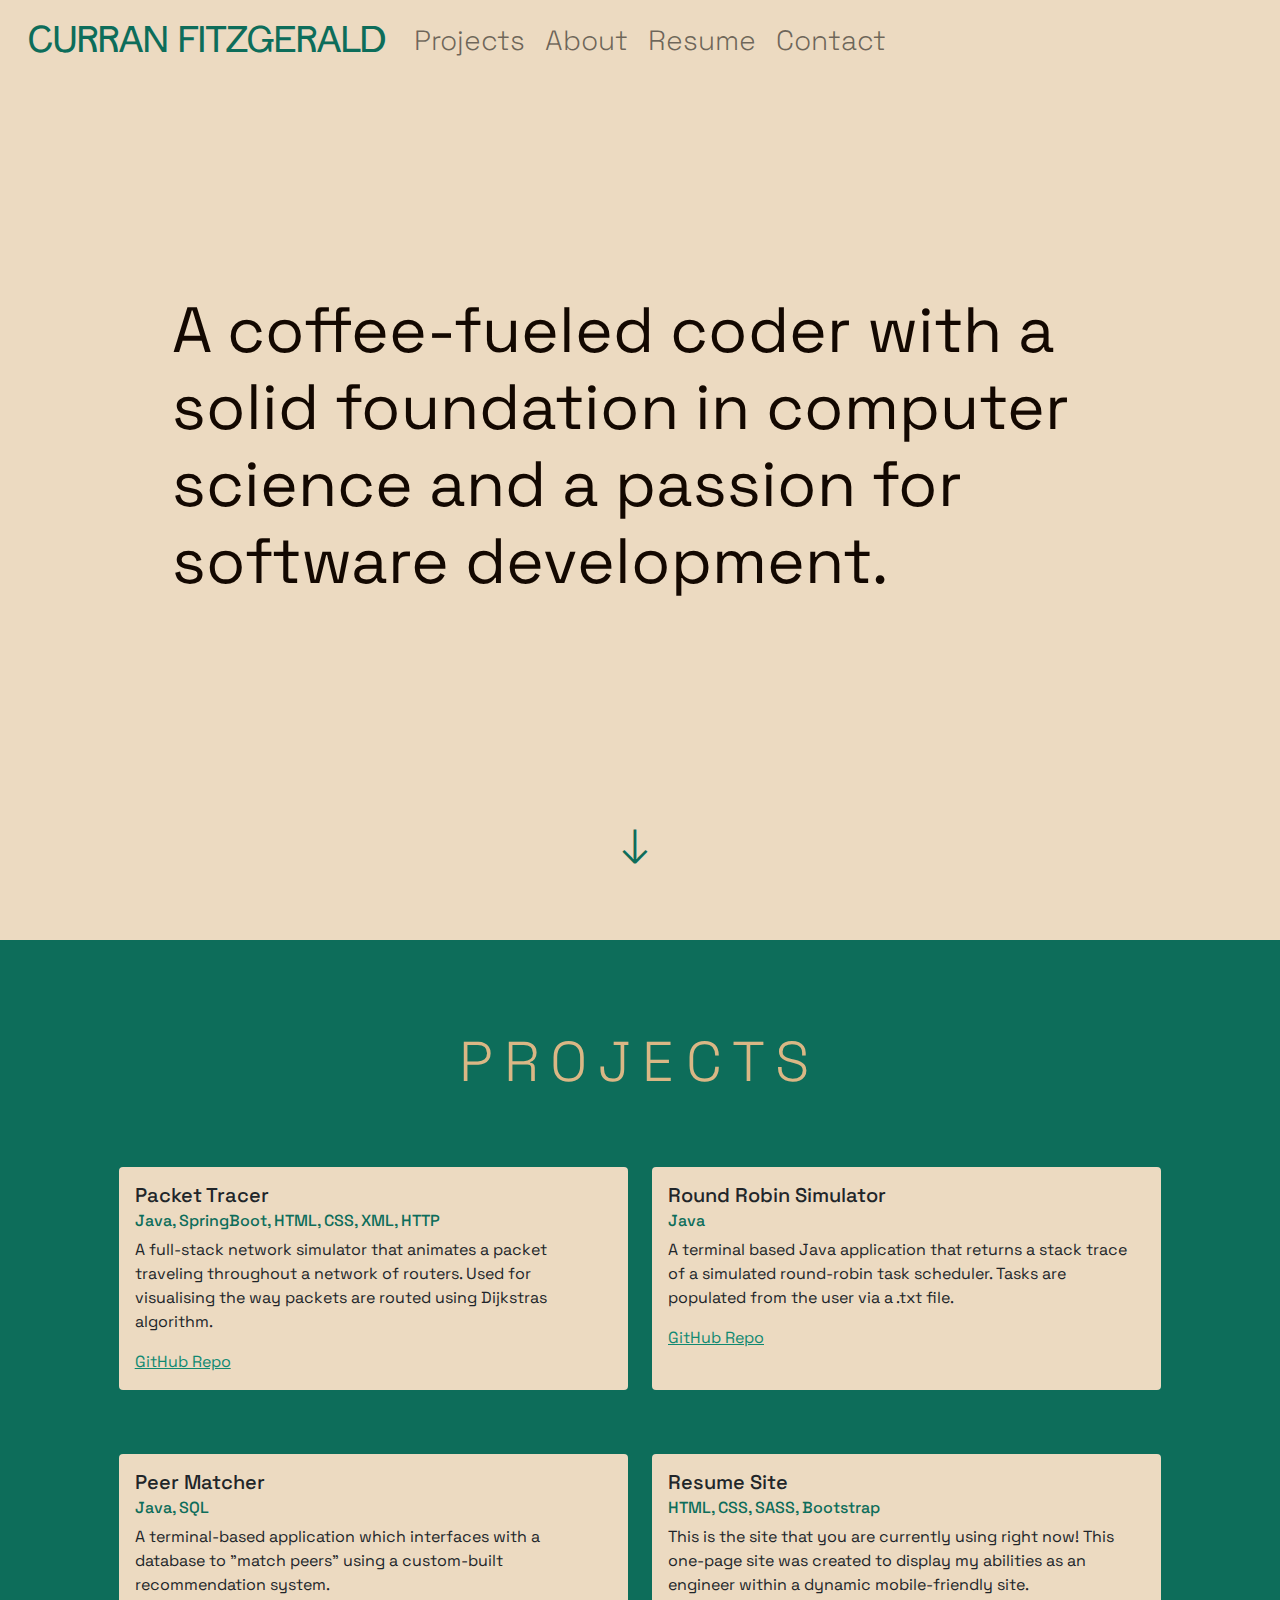
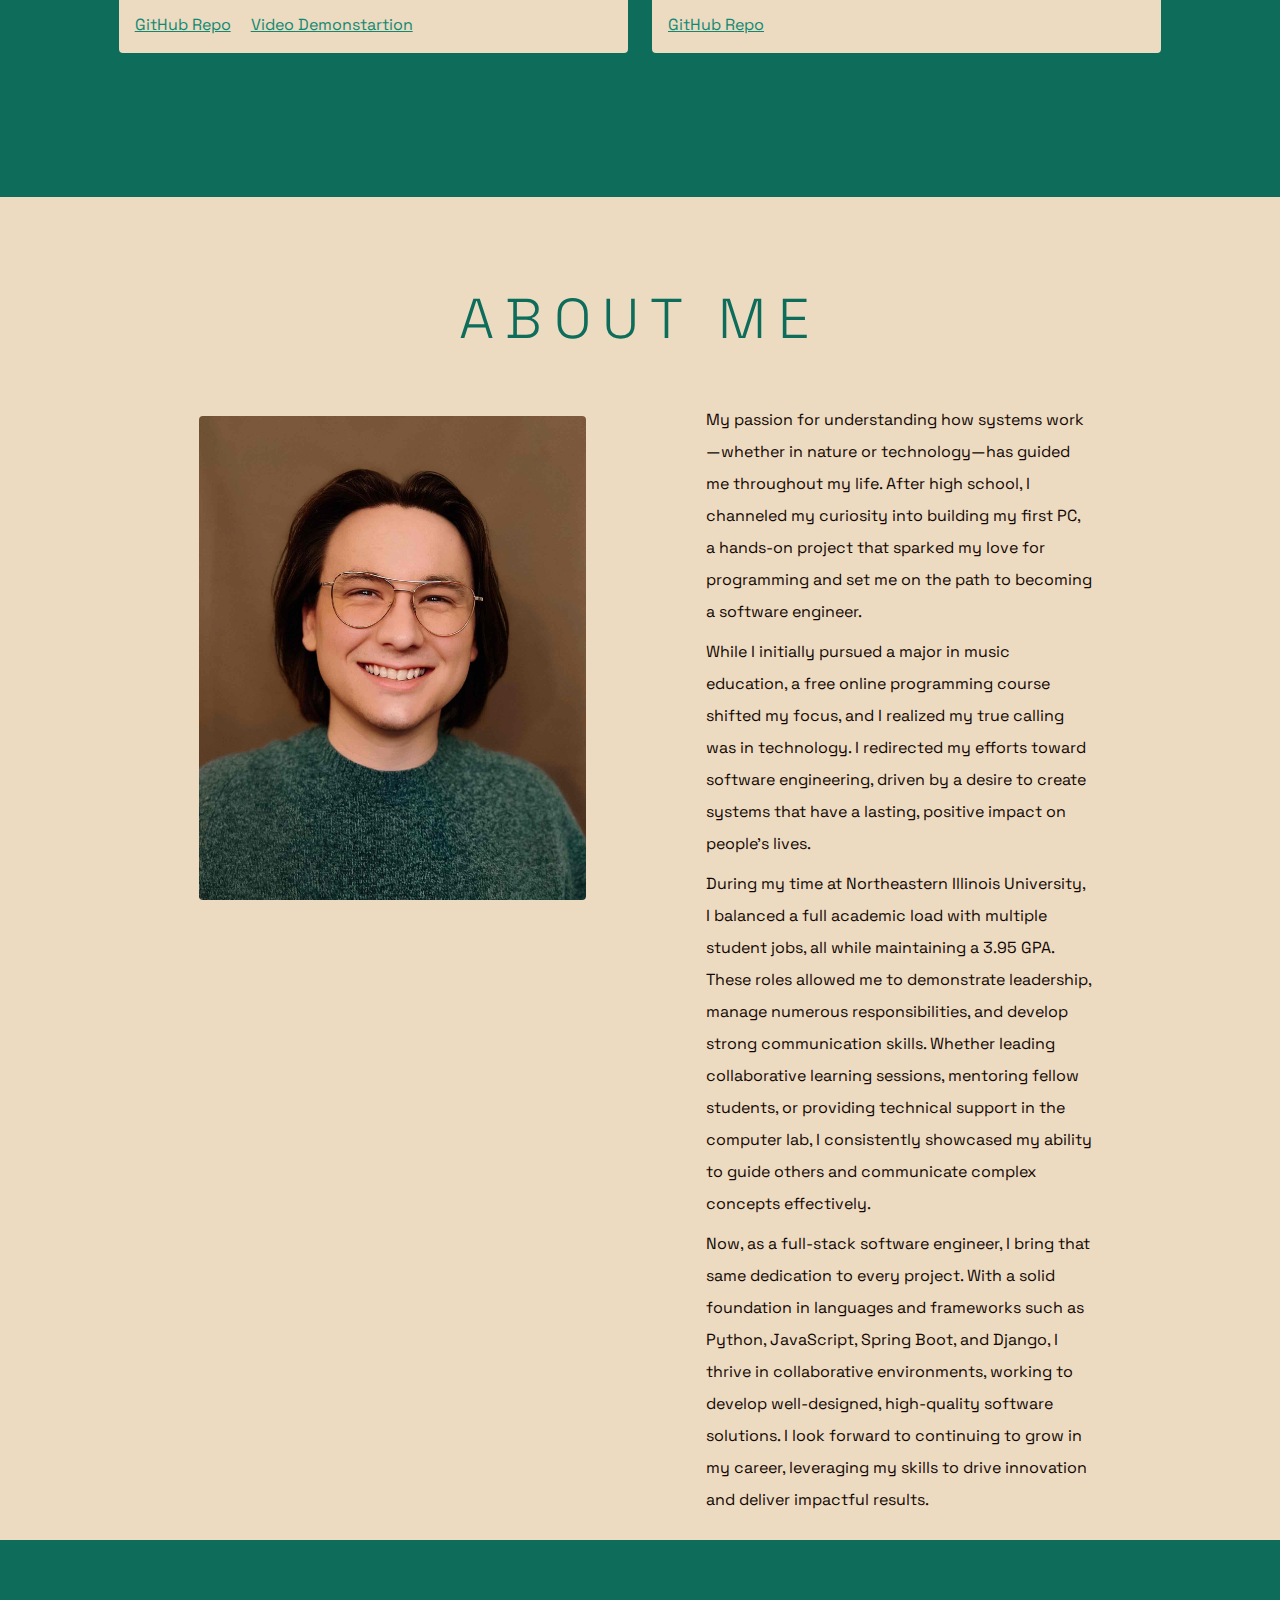
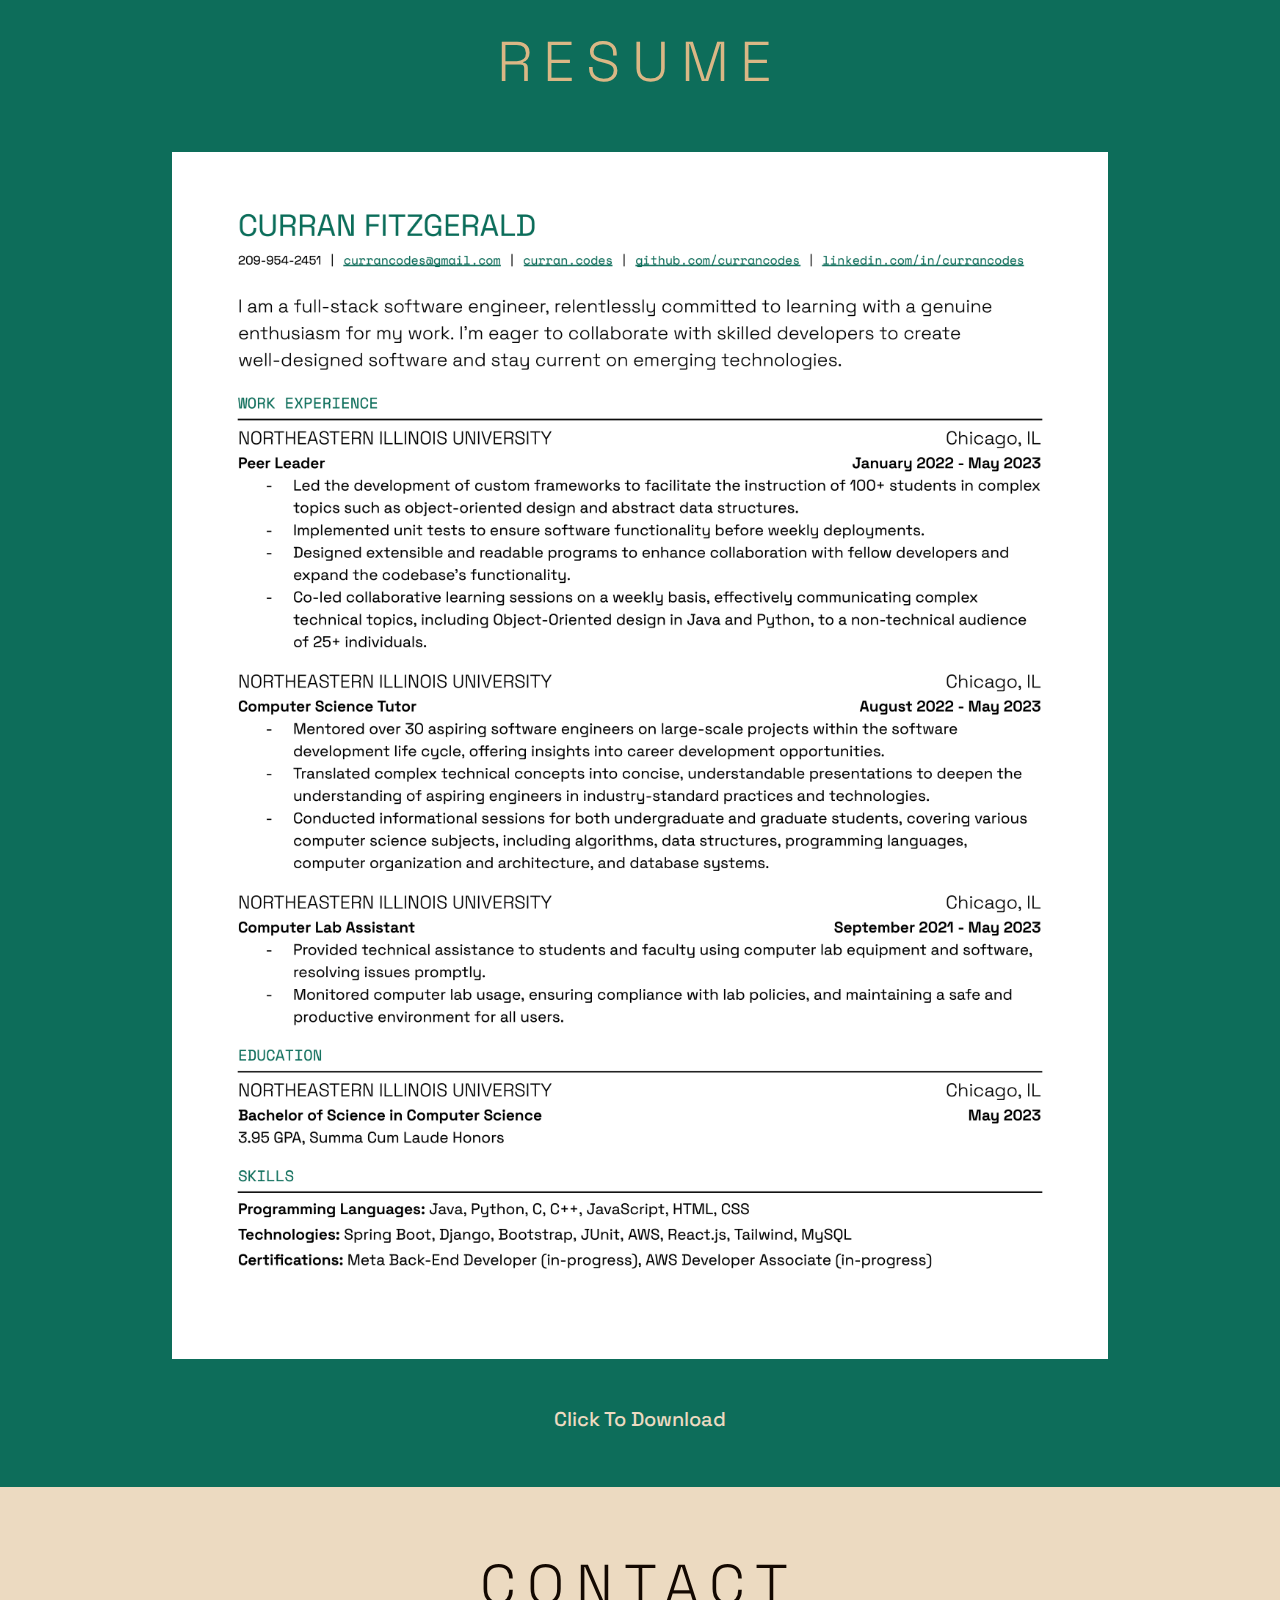
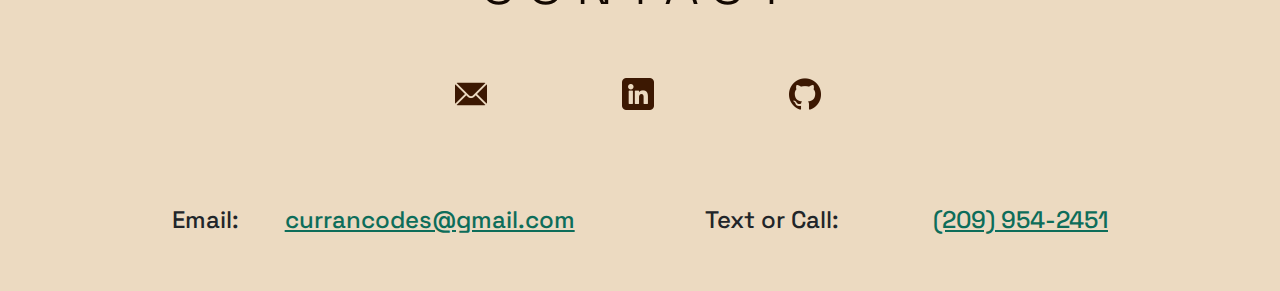
==== commit 6ff5030a: "Changed rendering of second to last paragraph to ensure proper spacing." ====
--- a/index.html
+++ b/index.html
@@ -193,7 +193,7 @@
                         software engineering, driven by a desire to create systems that have a lasting, positive
                         impact on people's lives.
                     </p>
-                    <p class="col-12 text-dark mb-xs-4 mb-xl-0 lh-lg ">
+                    <p class="col-12 text-dark mb-xs-4 mb-xl-2 lh-lg">
                         During my time at Northeastern Illinois University, I balanced a full academic load with
                         multiple student jobs, all while maintaining a 3.95 GPA. These roles allowed me to demonstrate
                         leadership, manage numerous responsibilities, and develop strong communication skills. Whether
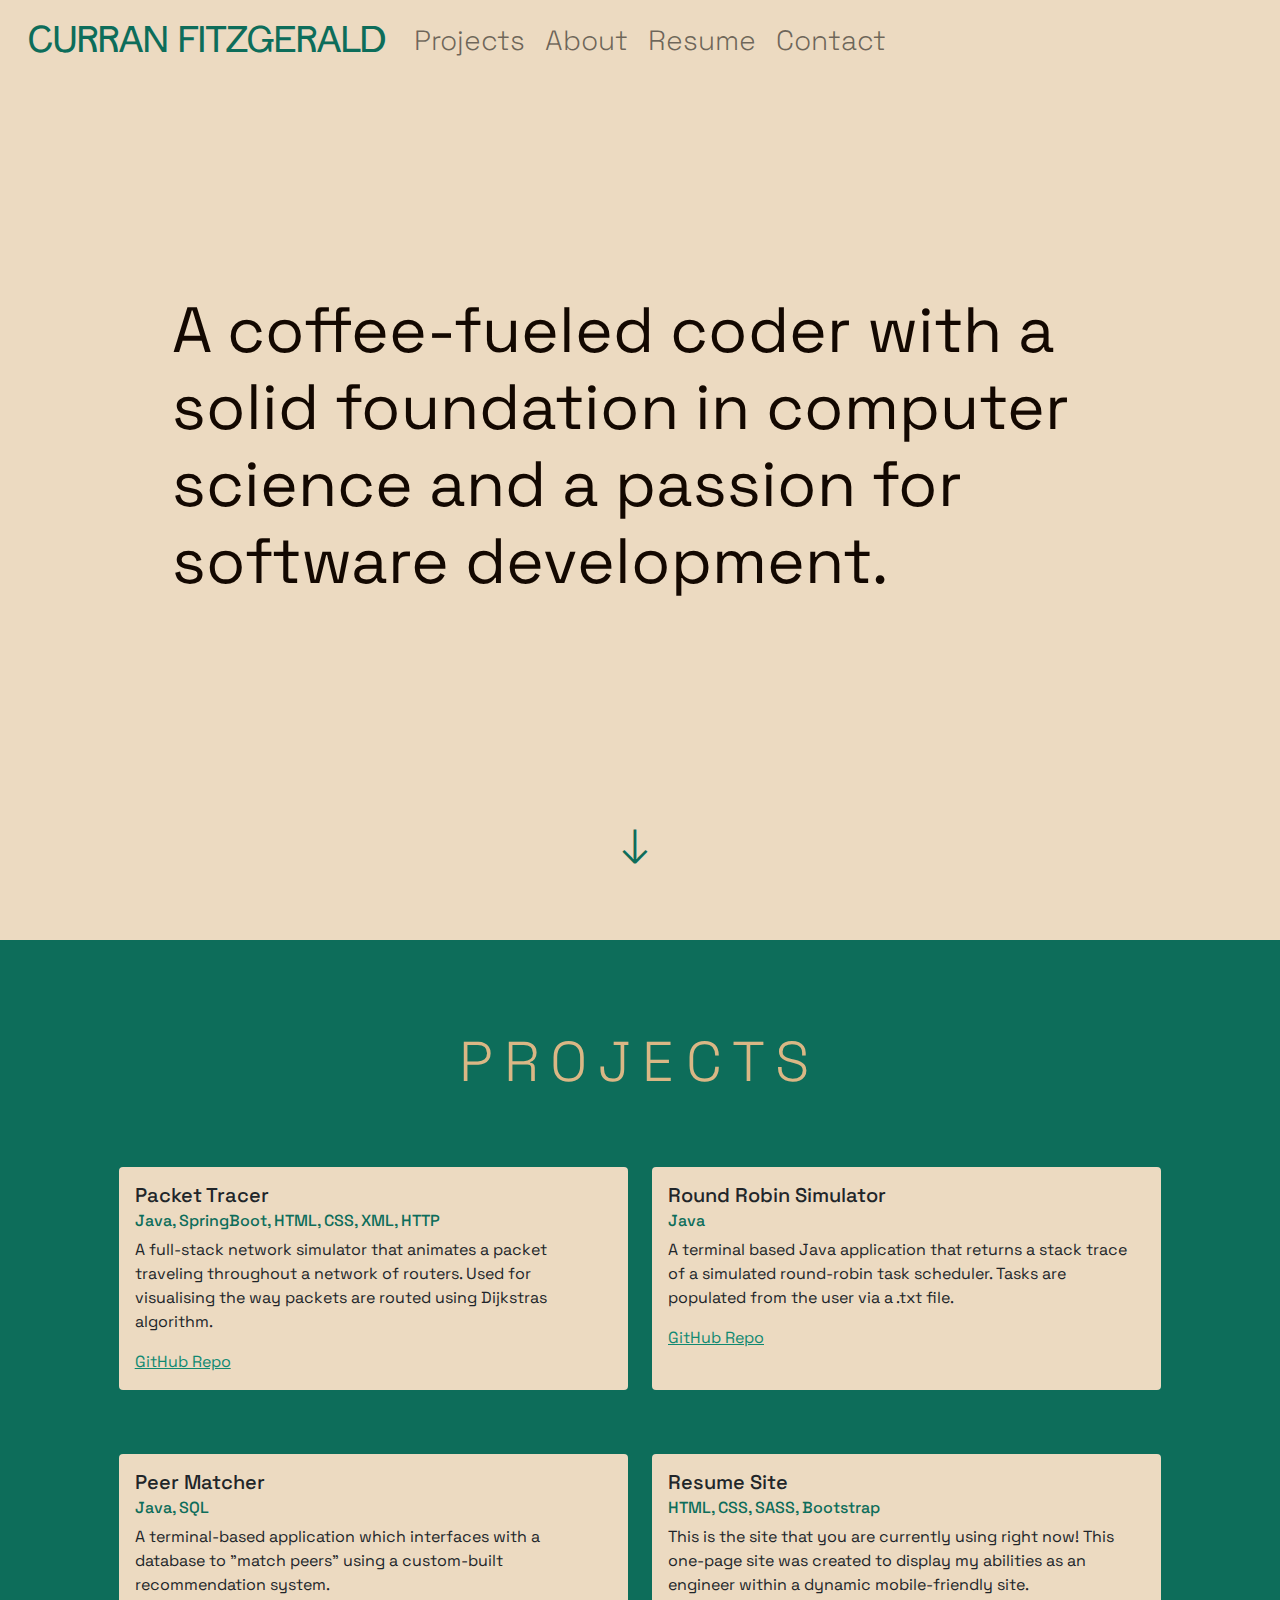
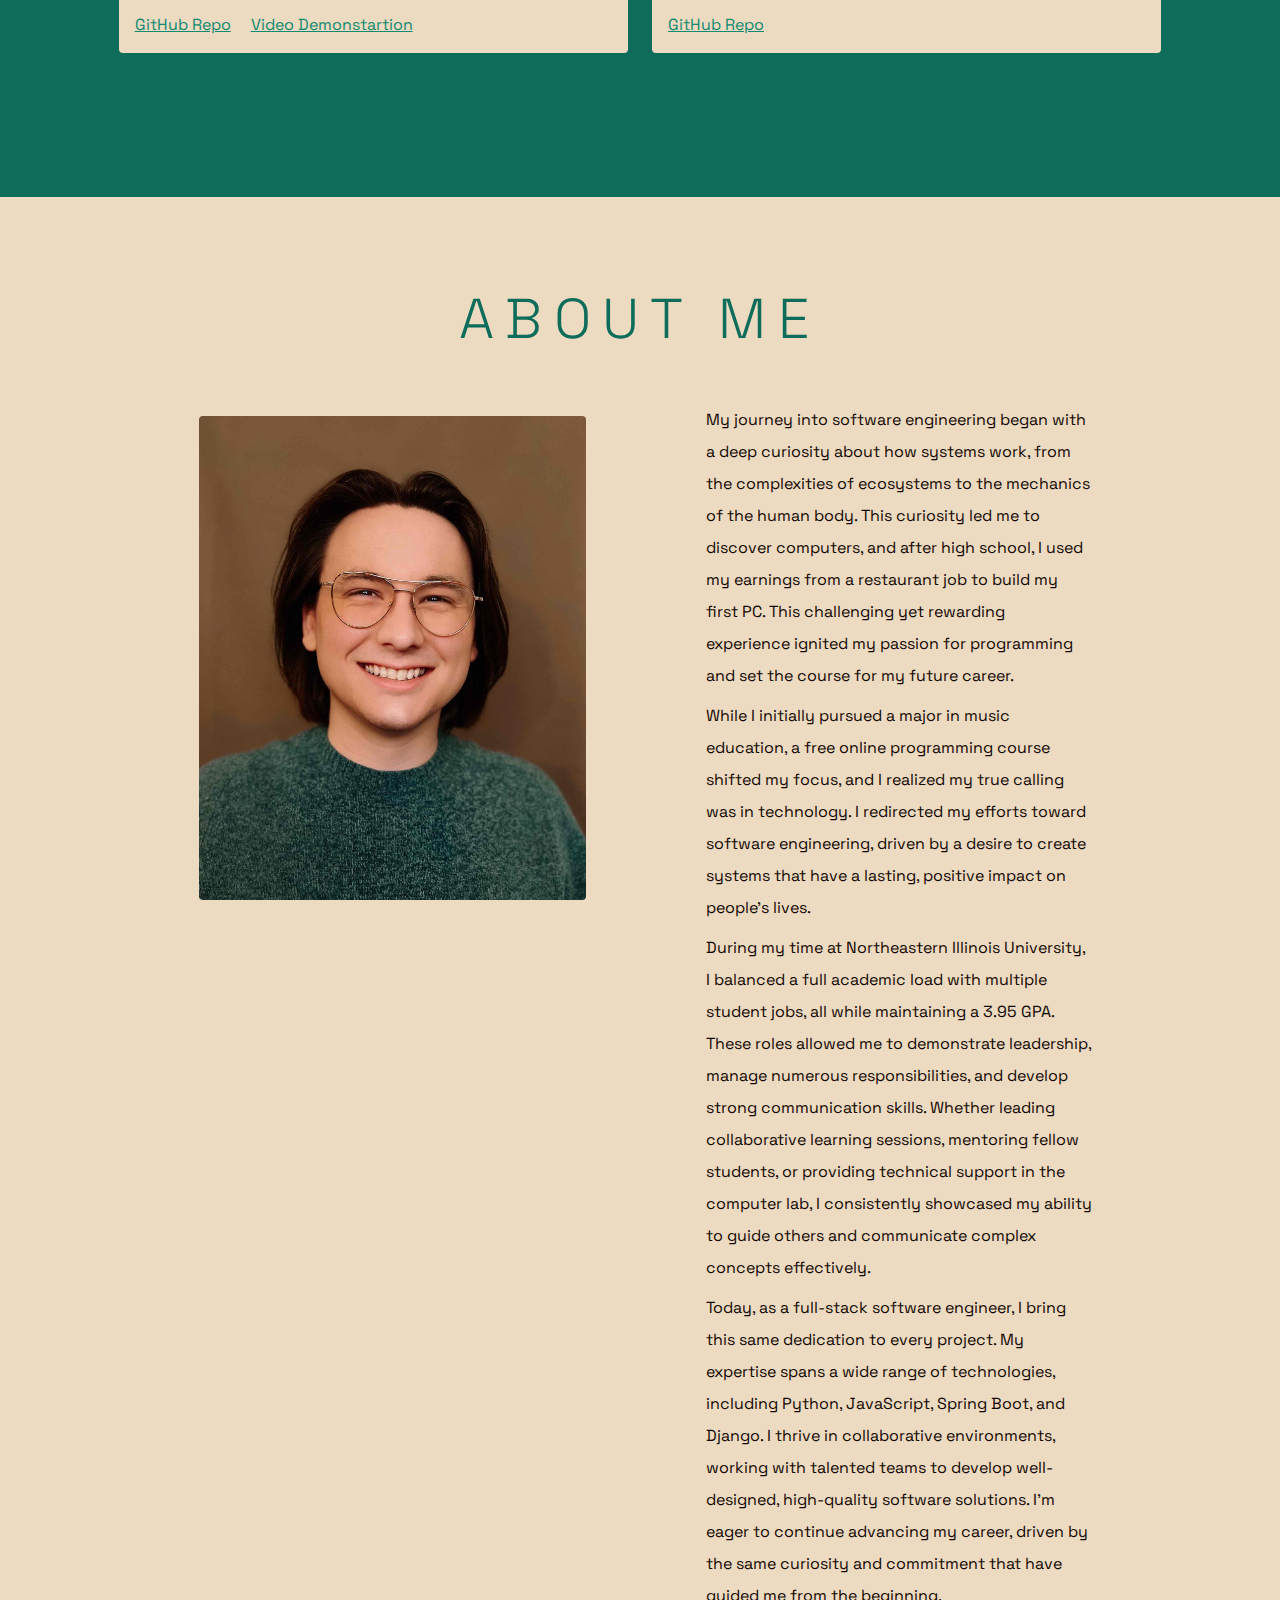
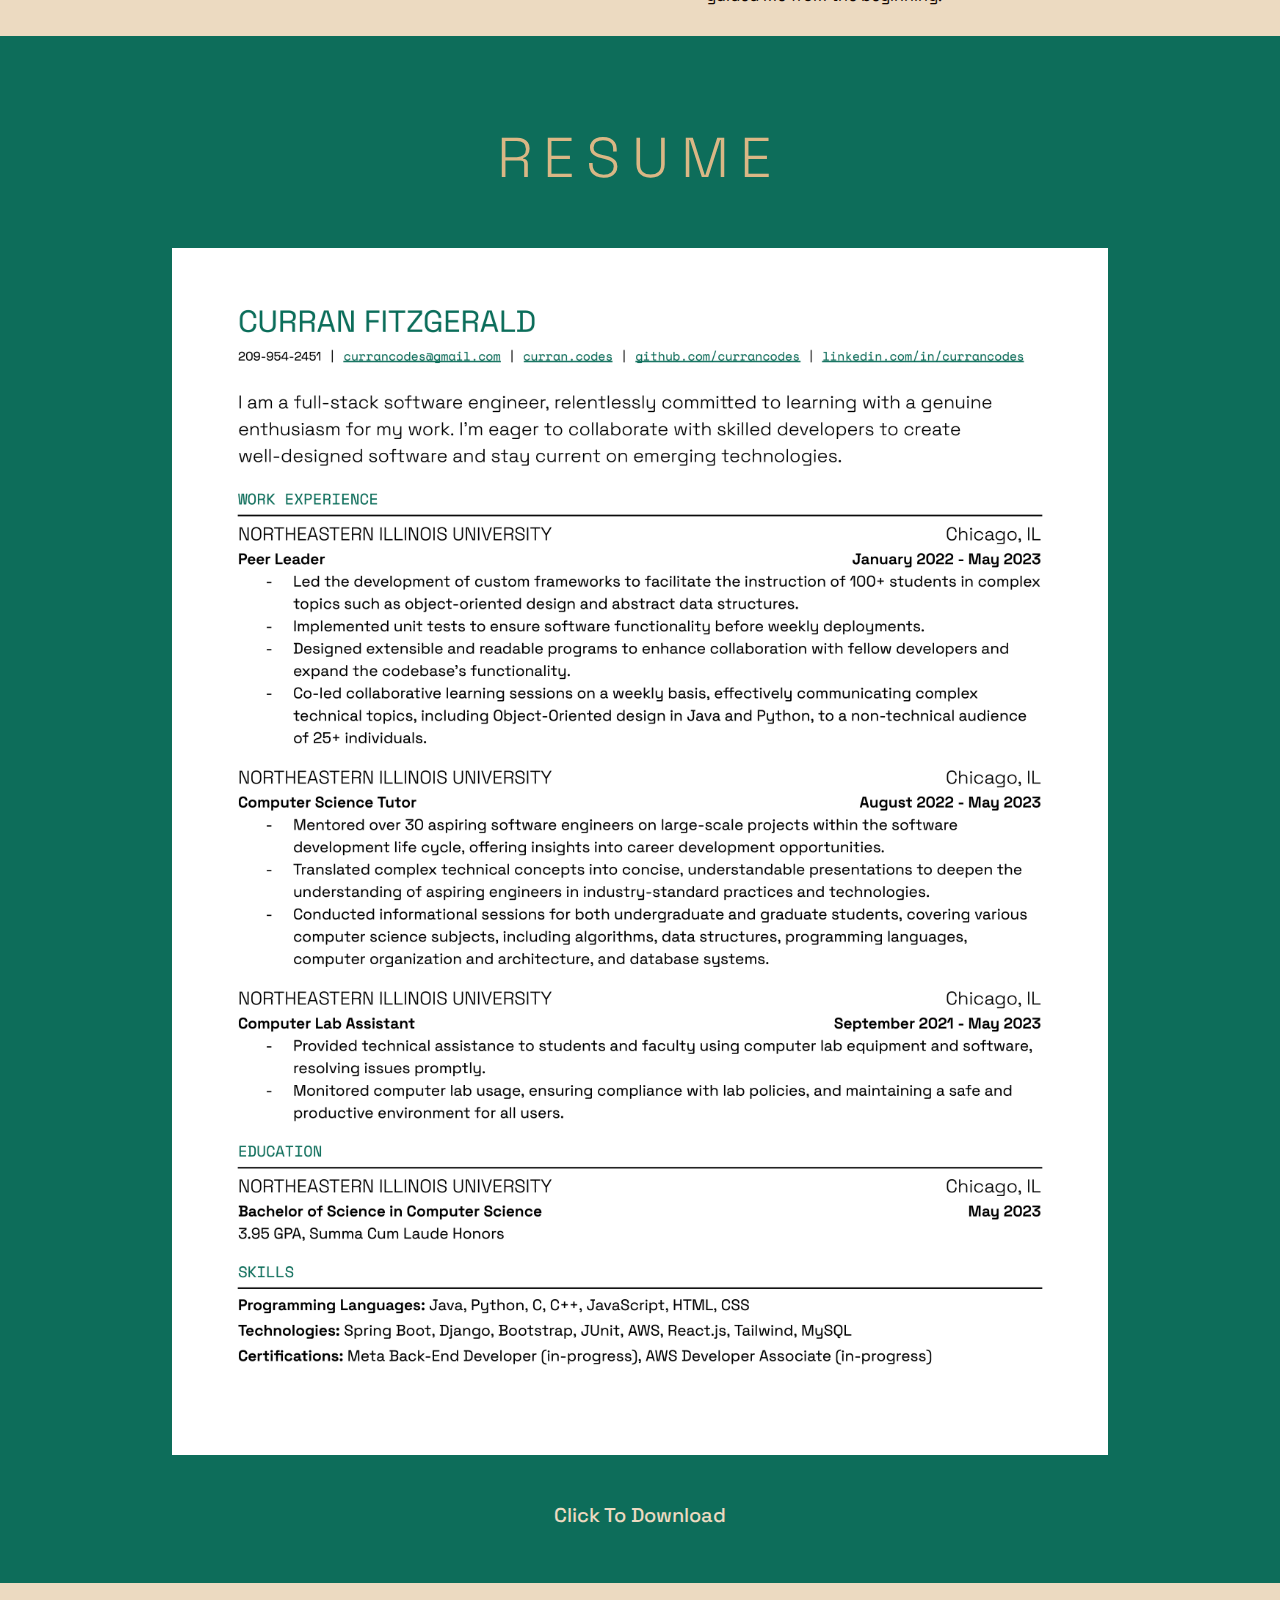
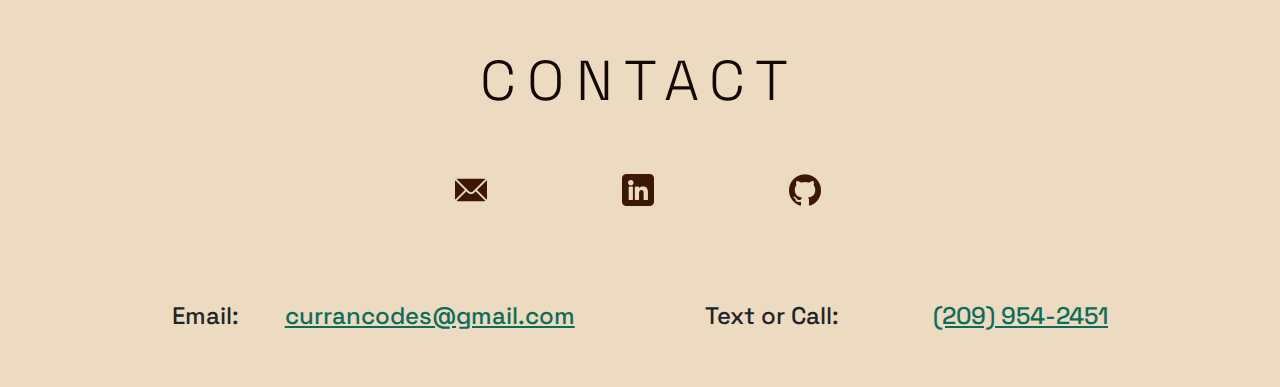
==== commit 2ba4e0d1: "Updated text in 1st and 4th paragraphs of bio" ====
--- a/index.html
+++ b/index.html
@@ -182,10 +182,11 @@
                 <div class="row col-0 col-xl-1"></div>
                 <div class="row justify-content-center col-10 col-xl-4">
                     <p class="col-12 text-dark mb-xs-4 mb-xl-2 lh-lg pt-1">
-                        My passion for understanding how systems work—whether in nature or technology—has guided me
-                        throughout my life. After high school, I channeled my curiosity into building my first PC,
-                        a hands-on project that sparked my love for programming and set me on the path to becoming a
-                        software engineer.
+                        My journey into software engineering began with a deep curiosity about how systems work,
+                        from the complexities of ecosystems to the mechanics of the human body. This curiosity
+                        led me to discover computers, and after high school, I used my earnings from a restaurant
+                        job to build my first PC. This challenging yet rewarding experience ignited my passion for
+                        programming and set the course for my future career.
                     </p>
                     <p class="col-12 text-dark mb-xs-4 mb-xl-2 lh-lg">
                         While I initially pursued a major in music education, a free online programming course shifted
@@ -202,11 +203,11 @@
                         complex concepts effectively.
                     </p>
                     <p class="col-12 text-dark mb-xs-4 mb-xl-0 lh-lg ">
-                        Now, as a full-stack software engineer, I bring that same dedication to every project. With
-                        a solid foundation in languages and frameworks such as Python, JavaScript, Spring Boot,
-                        and Django, I thrive in collaborative environments, working to develop well-designed,
-                        high-quality software solutions. I look forward to continuing to grow in my career, leveraging
-                        my skills to drive innovation and deliver impactful results.
+                        Today, as a full-stack software engineer, I bring this same dedication to every project. My
+                        expertise spans a wide range of technologies, including Python, JavaScript, Spring Boot, and
+                        Django. I thrive in collaborative environments, working with talented teams to develop
+                        well-designed, high-quality software solutions. I’m eager to continue advancing my career,
+                        driven by the same curiosity and commitment that have guided me from the beginning.
                     </p>
                 </div>
             </div>
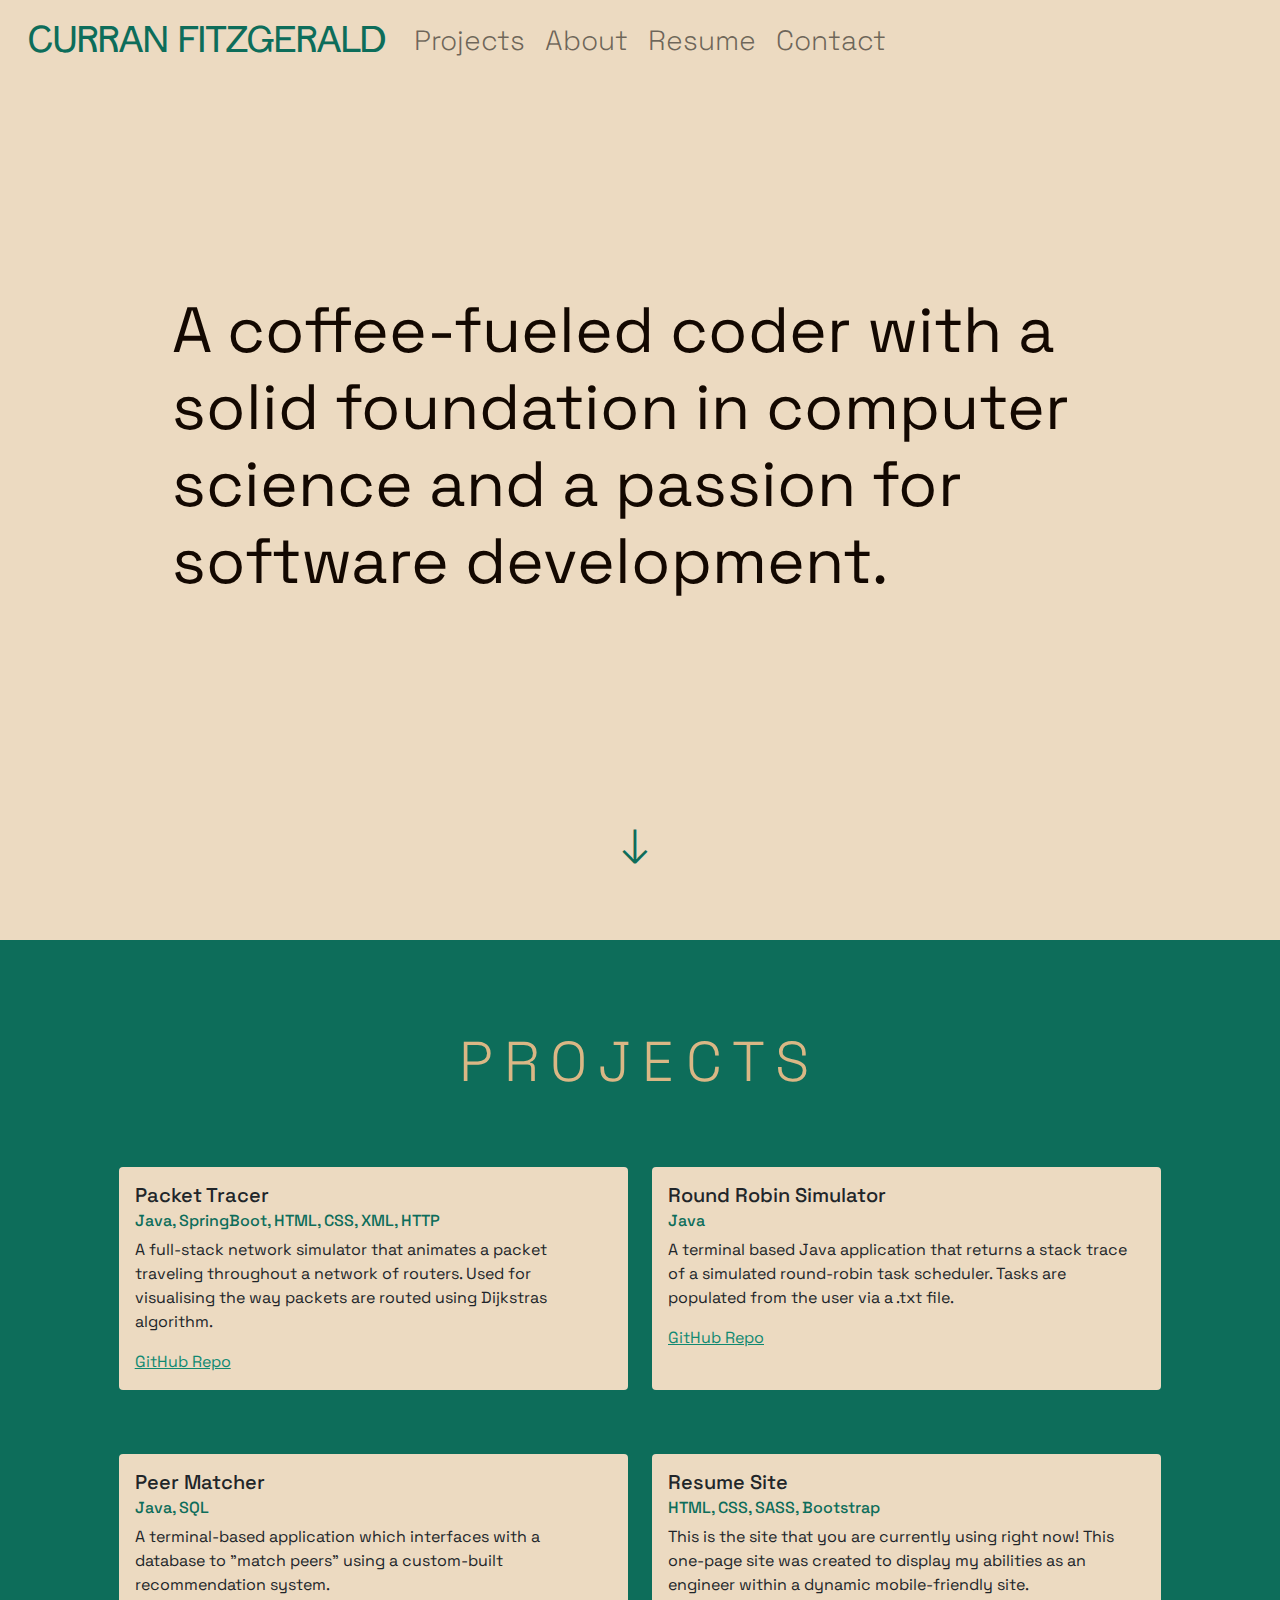
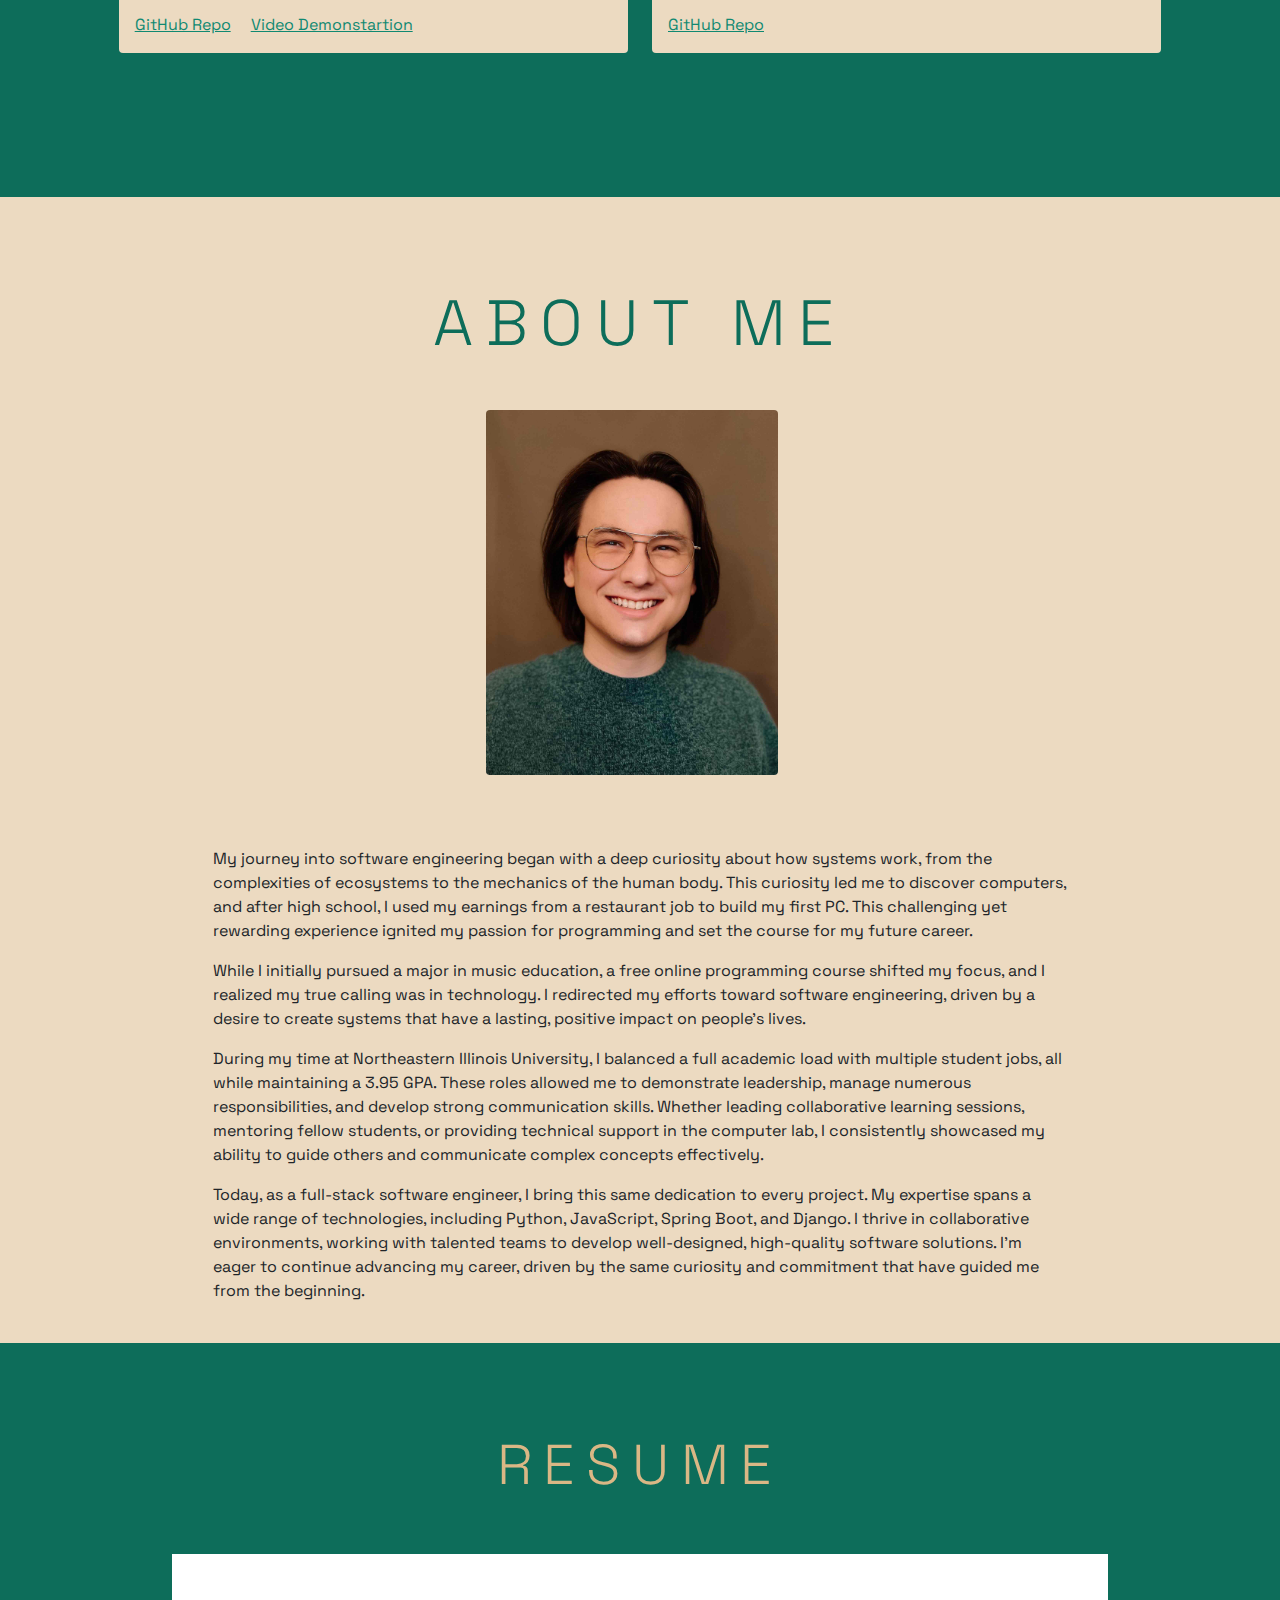
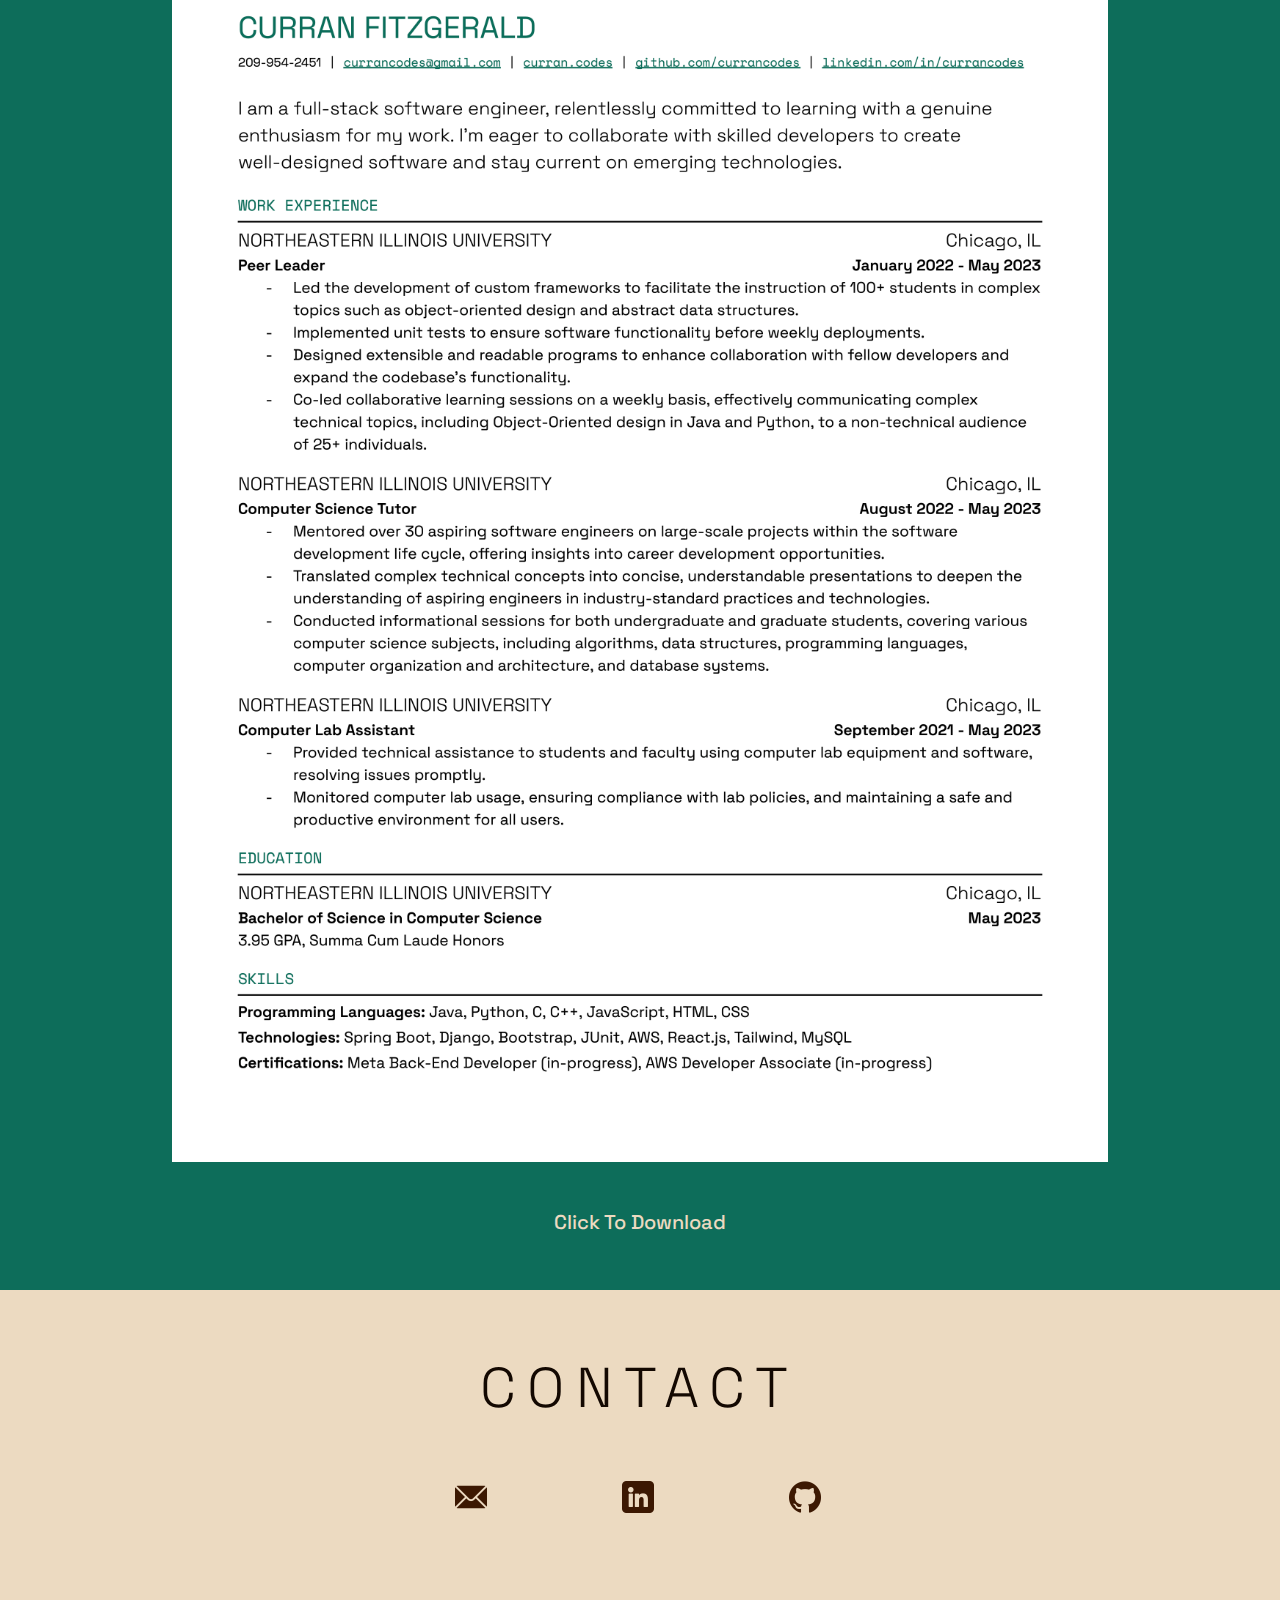
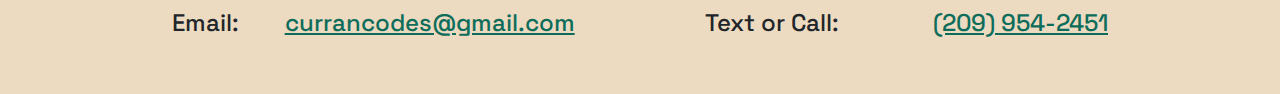
==== commit 7b4d5bd3: "Fixed structure issue in the about me section and updated breakpoints for the headshot to remain cen" ====
--- a/index.html
+++ b/index.html
@@ -165,50 +165,57 @@
         <!--About Me Section-->
         <div class="container-fluid bg-light pb-4 pt-4 justify-content-center" id="about_me_section">
             <!--Header of the About Me section-->
-            <div class="row justify-content-center">
-                <h2 class="col text-center text-primary m-4 mt-5 pt-3 pb-4 display-4">
-                    ABOUT ME
-                </h2>
+            <div class="col">
+                <div class="row justify-content-center">
+                    <h2 class="col text-center text-primary m-4 mt-5 pt-3 pb-4 display-3">
+                        ABOUT ME
+                    </h2>
+                </div>
+            </div>
+            <!--My Headshot-->
+            <div class="col">
+                <div class="row justify-content-center pb-4 pe-3">
+                    <div class="col-6 col-lg-4 col-xl-3 mx-auto">
+                        <div class="ratio" style="--bs-aspect-ratio: 125%">
+                            <img src="images/Headshot_4:5.jpeg" alt="Curran smiling" class="rounded">
+                        </div>
+                    </div>
+                </div>
             </div>
             <!--Body of the About Me Section-->
-            <div class="row justify-content-center gx-5">
-                <!--My Headshot-->
-                <div class="col-4 align-self-top pb-5 mb-5 mt-3">
-                    <div class="ratio" style="--bs-aspect-ratio: 125%">
-                        <img src="images/Headshot_4:5.jpeg" alt="Curran smiling" class="rounded">
-                    </div>
-                </div>
+            <div class="row justify-content-center gx-5 pt-5">
                 <!--Paragraphs Introducing Myself-->
-                <div class="row col-0 col-xl-1"></div>
-                <div class="row justify-content-center col-10 col-xl-4">
-                    <p class="col-12 text-dark mb-xs-4 mb-xl-2 lh-lg pt-1">
-                        My journey into software engineering began with a deep curiosity about how systems work,
-                        from the complexities of ecosystems to the mechanics of the human body. This curiosity
-                        led me to discover computers, and after high school, I used my earnings from a restaurant
-                        job to build my first PC. This challenging yet rewarding experience ignited my passion for
-                        programming and set the course for my future career.
-                    </p>
-                    <p class="col-12 text-dark mb-xs-4 mb-xl-2 lh-lg">
-                        While I initially pursued a major in music education, a free online programming course shifted
-                        my focus, and I realized my true calling was in technology. I redirected my efforts toward
-                        software engineering, driven by a desire to create systems that have a lasting, positive
-                        impact on people's lives.
-                    </p>
-                    <p class="col-12 text-dark mb-xs-4 mb-xl-2 lh-lg">
-                        During my time at Northeastern Illinois University, I balanced a full academic load with
-                        multiple student jobs, all while maintaining a 3.95 GPA. These roles allowed me to demonstrate
-                        leadership, manage numerous responsibilities, and develop strong communication skills. Whether
-                        leading collaborative learning sessions, mentoring fellow students, or providing technical
-                        support in the computer lab, I consistently showcased my ability to guide others and communicate
-                        complex concepts effectively.
-                    </p>
-                    <p class="col-12 text-dark mb-xs-4 mb-xl-0 lh-lg ">
-                        Today, as a full-stack software engineer, I bring this same dedication to every project. My
-                        expertise spans a wide range of technologies, including Python, JavaScript, Spring Boot, and
-                        Django. I thrive in collaborative environments, working with talented teams to develop
-                        well-designed, high-quality software solutions. I’m eager to continue advancing my career,
-                        driven by the same curiosity and commitment that have guided me from the beginning.
-                    </p>
+                <div class="row justify-content-center">
+                    <div class="col-8">
+                        <p class="row align-content-center">
+                            My journey into software engineering began with a deep curiosity about how systems work,
+                            from the complexities of ecosystems to the mechanics of the human body. This curiosity
+                            led me to discover computers, and after high school, I used my earnings from a restaurant
+                            job to build my first PC. This challenging yet rewarding experience ignited my passion for
+                            programming and set the course for my future career.
+                        </p>
+                        <p class="row">
+                            While I initially pursued a major in music education, a free online programming course shifted
+                            my focus, and I realized my true calling was in technology. I redirected my efforts toward
+                            software engineering, driven by a desire to create systems that have a lasting, positive
+                            impact on people's lives.
+                        </p>
+                        <p class="row">
+                            During my time at Northeastern Illinois University, I balanced a full academic load with
+                            multiple student jobs, all while maintaining a 3.95 GPA. These roles allowed me to demonstrate
+                            leadership, manage numerous responsibilities, and develop strong communication skills. Whether
+                            leading collaborative learning sessions, mentoring fellow students, or providing technical
+                            support in the computer lab, I consistently showcased my ability to guide others and communicate
+                            complex concepts effectively.
+                        </p>
+                        <p class="row">
+                            Today, as a full-stack software engineer, I bring this same dedication to every project. My
+                            expertise spans a wide range of technologies, including Python, JavaScript, Spring Boot, and
+                            Django. I thrive in collaborative environments, working with talented teams to develop
+                            well-designed, high-quality software solutions. I’m eager to continue advancing my career,
+                            driven by the same curiosity and commitment that have guided me from the beginning.
+                        </p>
+                    </div>
                 </div>
             </div>
         </div>
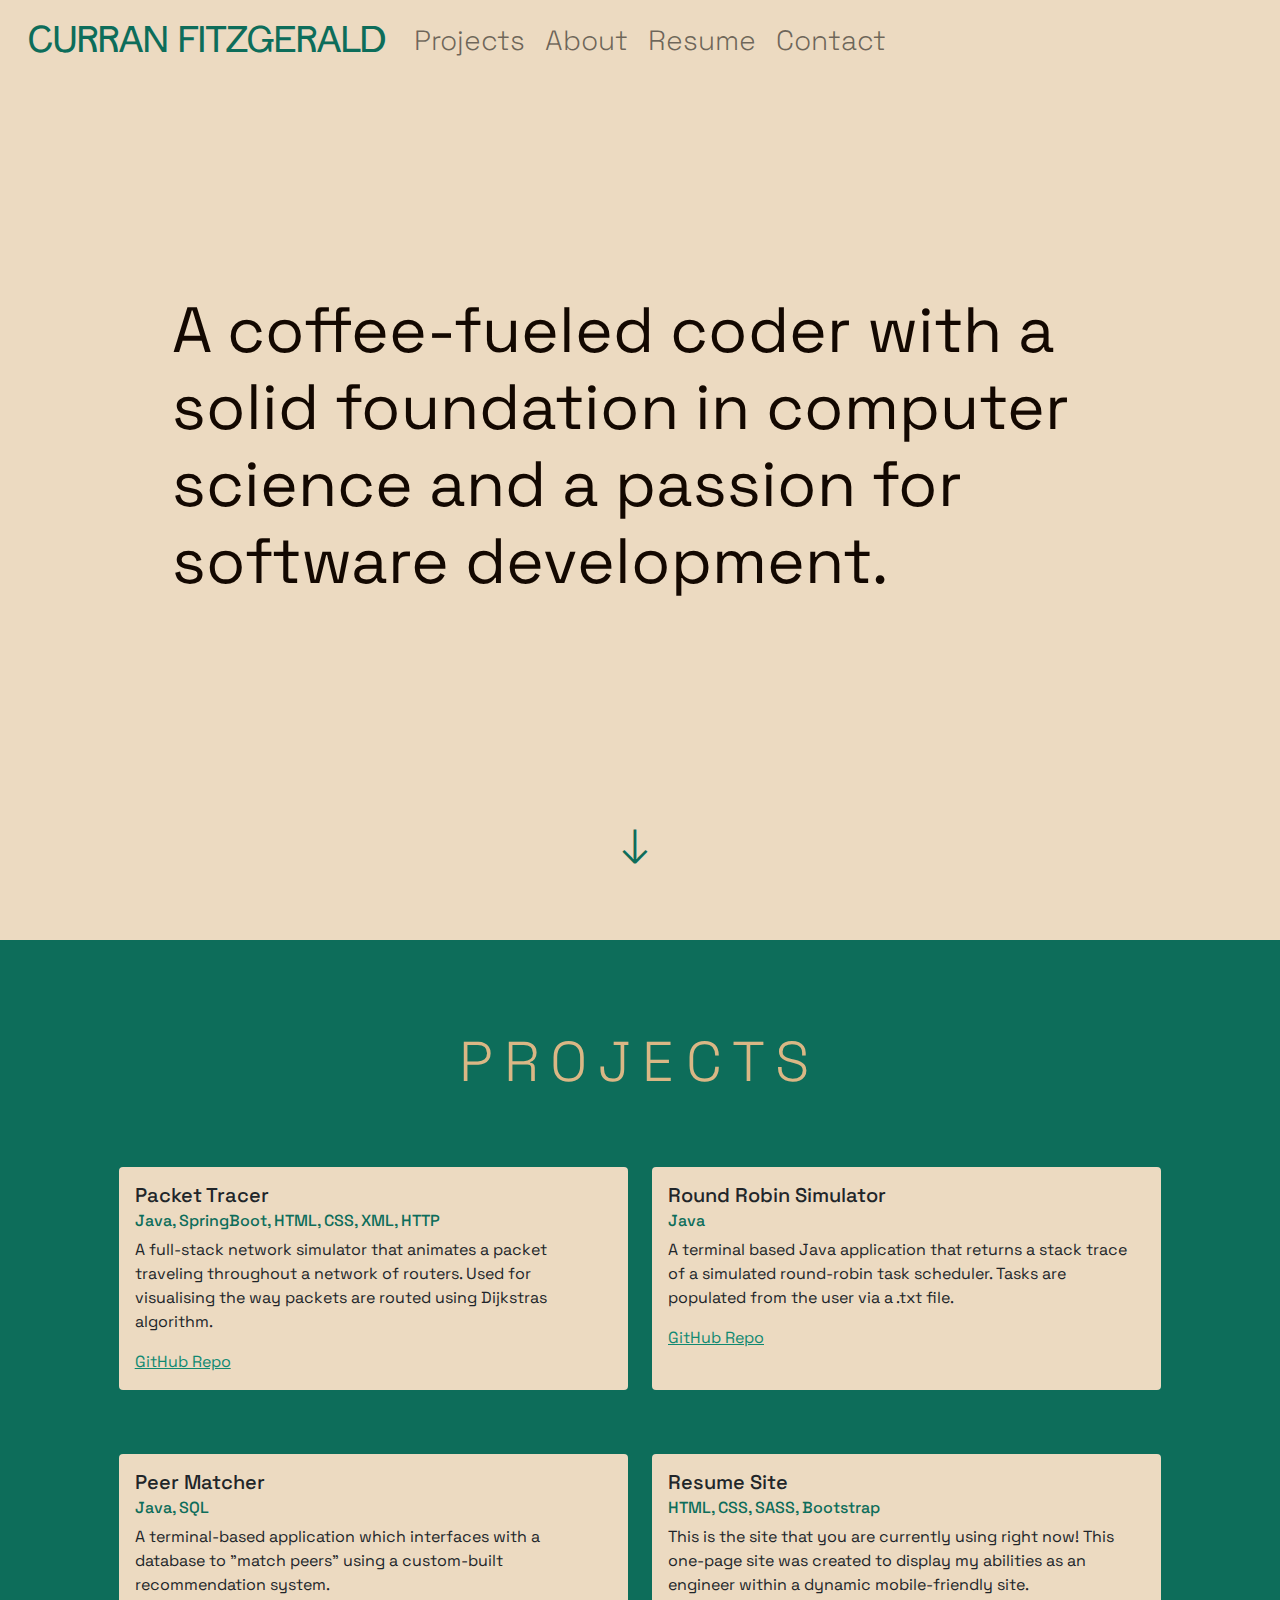
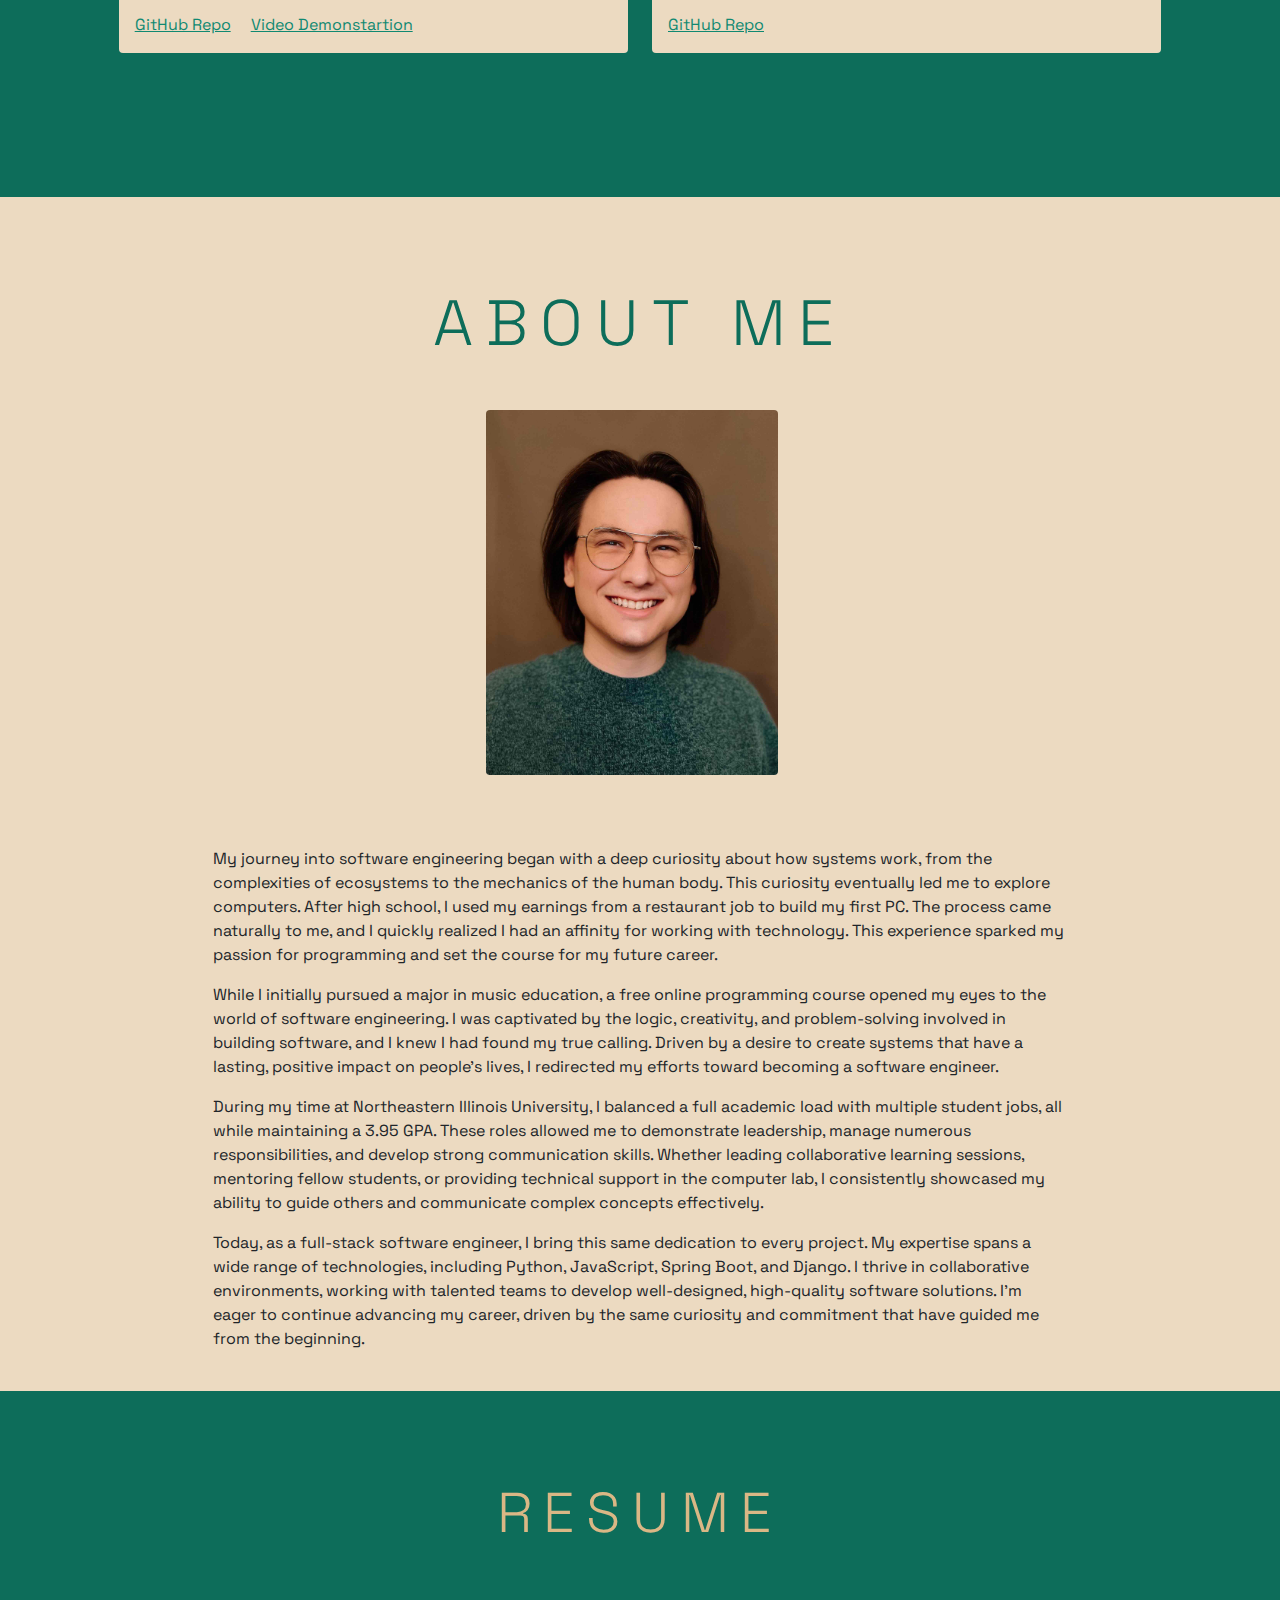
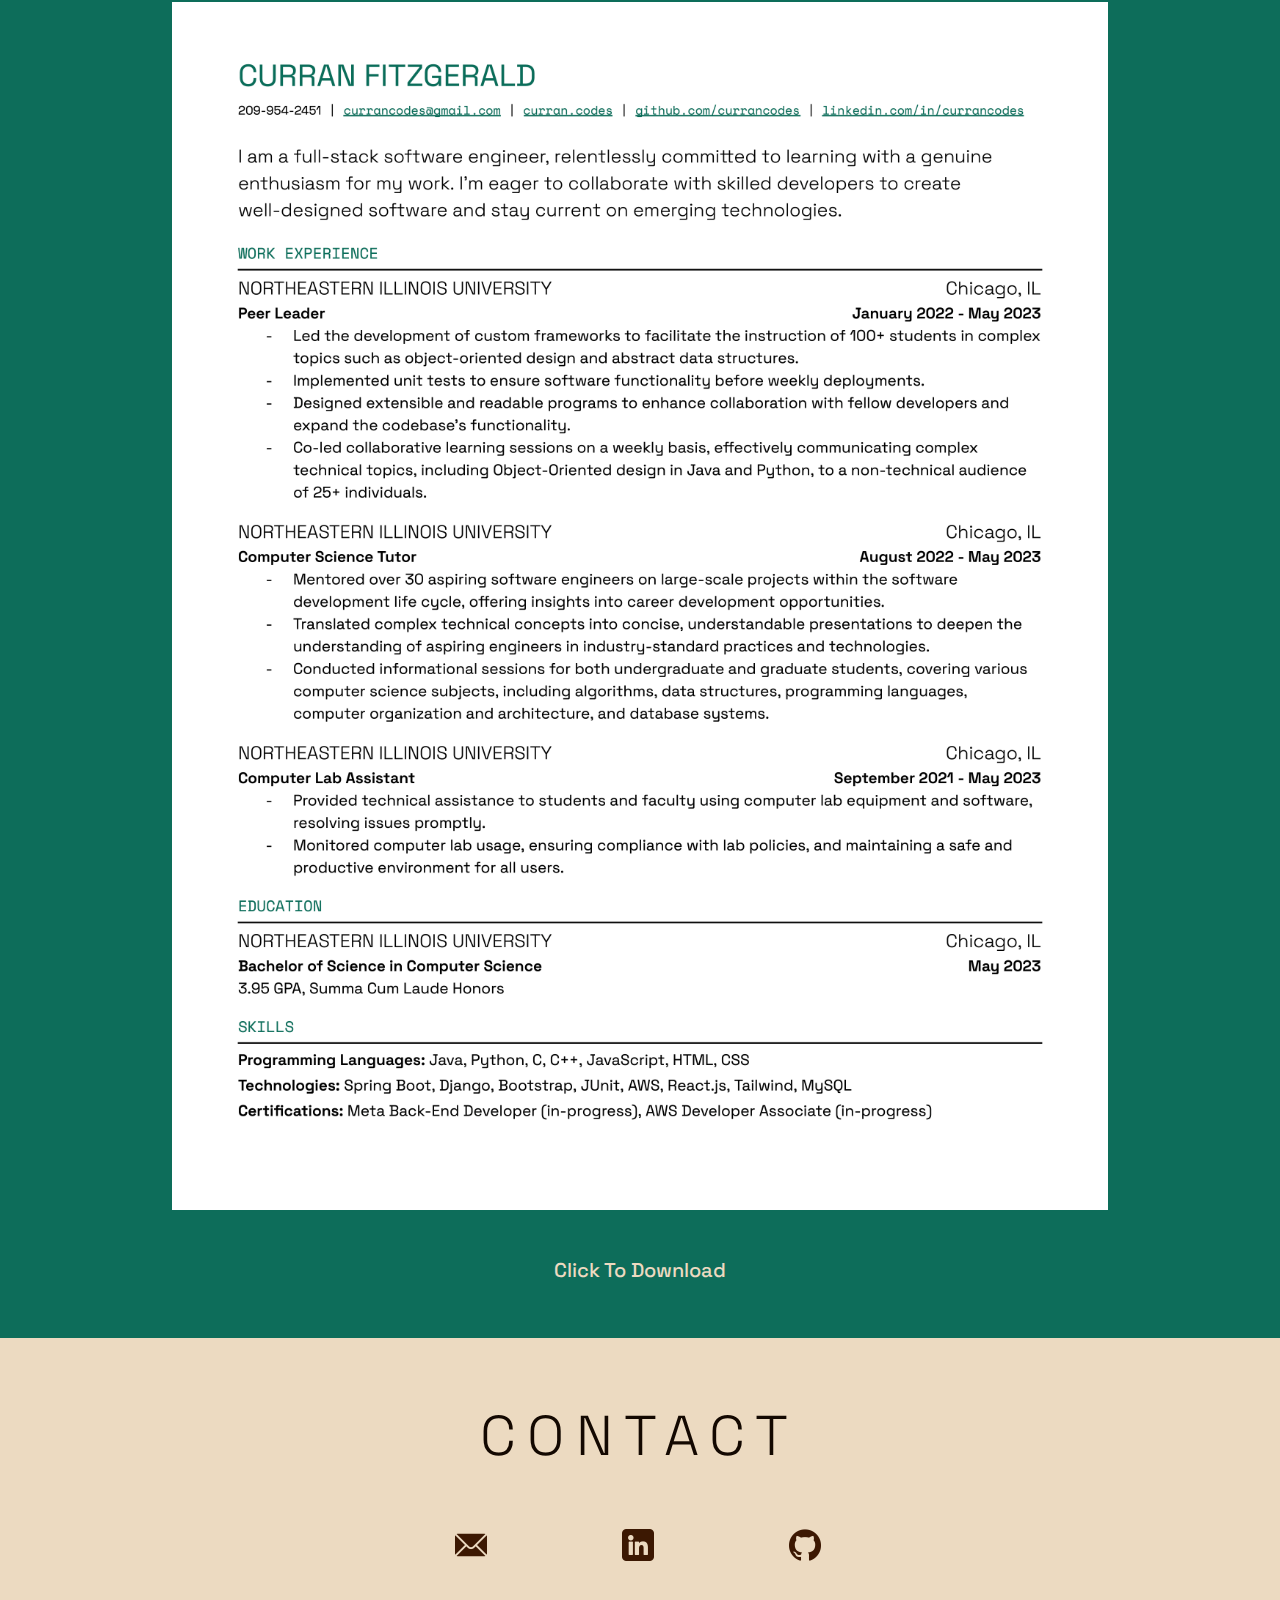
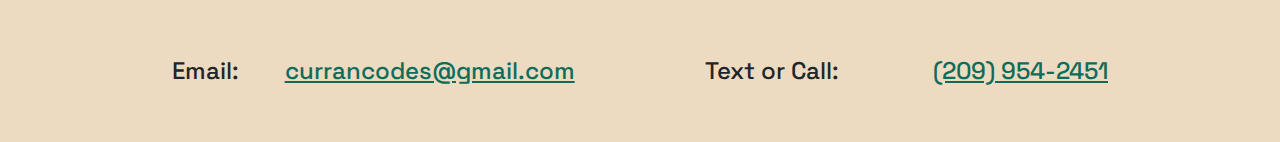
==== commit 5f61a6e0: "Revised content of bio paragraphs." ====
--- a/index.html
+++ b/index.html
@@ -190,28 +190,31 @@
                         <p class="row align-content-center">
                             My journey into software engineering began with a deep curiosity about how systems work,
                             from the complexities of ecosystems to the mechanics of the human body. This curiosity
-                            led me to discover computers, and after high school, I used my earnings from a restaurant
-                            job to build my first PC. This challenging yet rewarding experience ignited my passion for
-                            programming and set the course for my future career.
+                            eventually led me to explore computers. After high school, I used my earnings from a
+                            restaurant job to build my first PC. The process came naturally to me, and I quickly
+                            realized I had an affinity for working with technology. This experience sparked my
+                            passion for programming and set the course for my future career.
                         </p>
                         <p class="row">
-                            While I initially pursued a major in music education, a free online programming course shifted
-                            my focus, and I realized my true calling was in technology. I redirected my efforts toward
-                            software engineering, driven by a desire to create systems that have a lasting, positive
-                            impact on people's lives.
+                            While I initially pursued a major in music education, a free online programming course
+                            opened my eyes to the world of software engineering. I was captivated by the logic,
+                            creativity, and problem-solving involved in building software, and I knew I had found my
+                            true calling. Driven by a desire to create systems that have a lasting, positive impact on
+                            people's lives, I redirected my efforts toward becoming a software engineer.
                         </p>
                         <p class="row">
                             During my time at Northeastern Illinois University, I balanced a full academic load with
-                            multiple student jobs, all while maintaining a 3.95 GPA. These roles allowed me to demonstrate
-                            leadership, manage numerous responsibilities, and develop strong communication skills. Whether
-                            leading collaborative learning sessions, mentoring fellow students, or providing technical
-                            support in the computer lab, I consistently showcased my ability to guide others and communicate
-                            complex concepts effectively.
+                            multiple student jobs, all while maintaining a 3.95 GPA. These roles allowed me to
+                            demonstrate leadership, manage numerous responsibilities, and develop strong communication
+                            skills. Whether leading collaborative learning sessions, mentoring fellow students, or
+                            providing technical support in the computer lab, I consistently showcased my ability to
+                            guide others and communicate complex concepts effectively.
+
                         </p>
                         <p class="row">
-                            Today, as a full-stack software engineer, I bring this same dedication to every project. My
-                            expertise spans a wide range of technologies, including Python, JavaScript, Spring Boot, and
-                            Django. I thrive in collaborative environments, working with talented teams to develop
+                            Today, as a full-stack software engineer, I bring this same dedication to every project.
+                            My expertise spans a wide range of technologies, including Python, JavaScript, Spring Boot,
+                            and Django. I thrive in collaborative environments, working with talented teams to develop
                             well-designed, high-quality software solutions. I’m eager to continue advancing my career,
                             driven by the same curiosity and commitment that have guided me from the beginning.
                         </p>
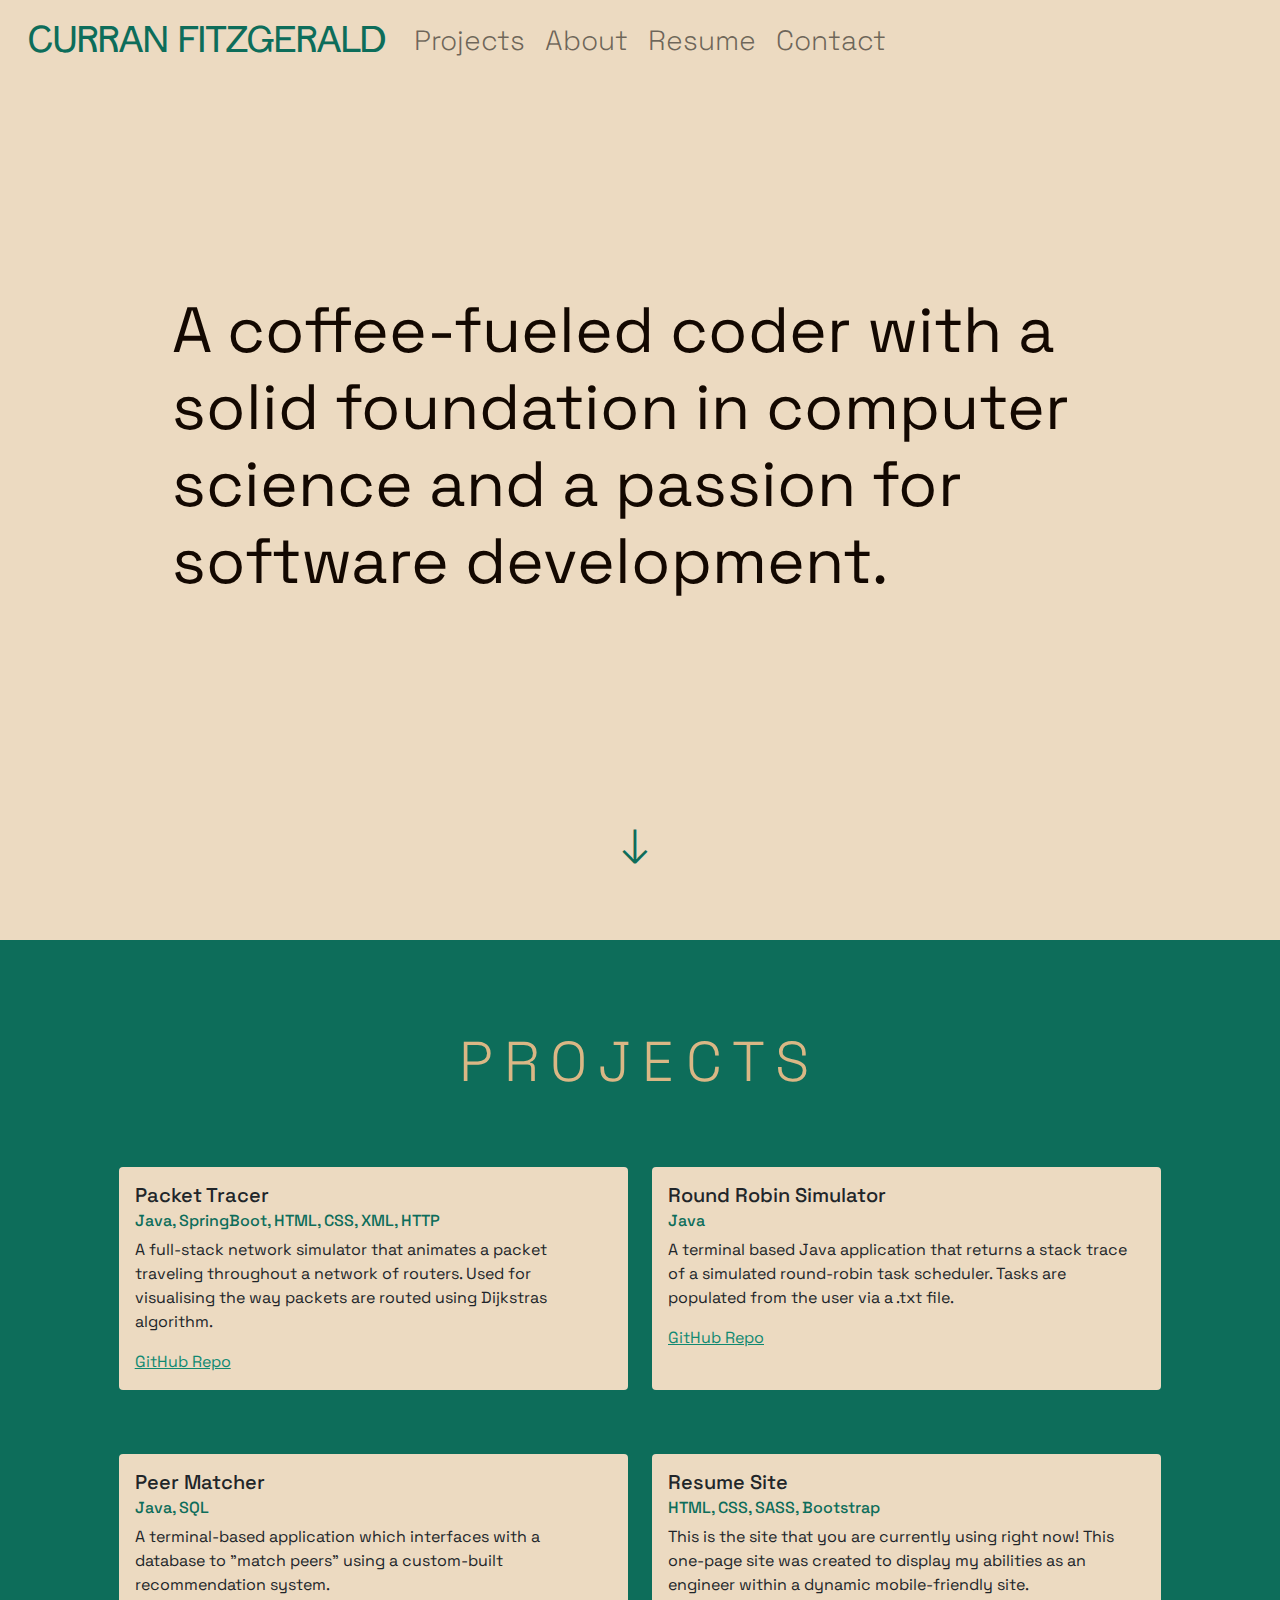
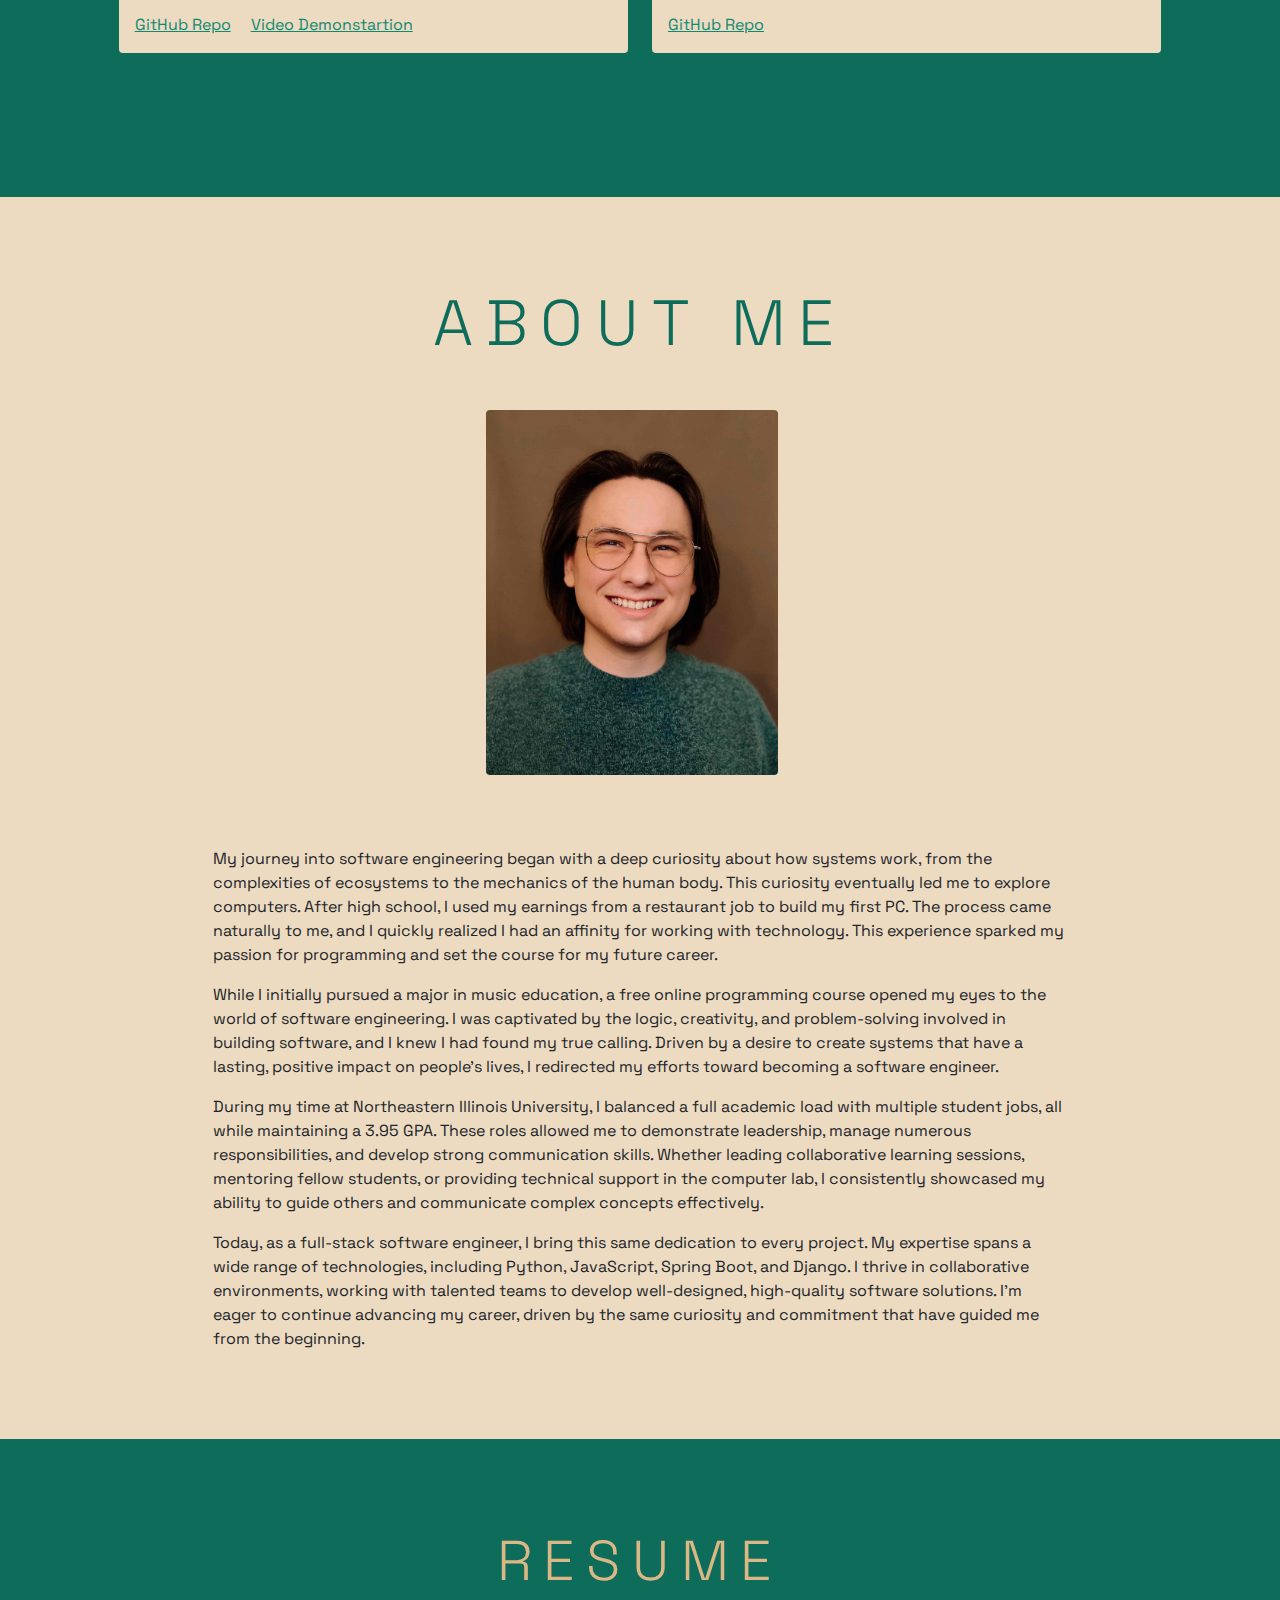
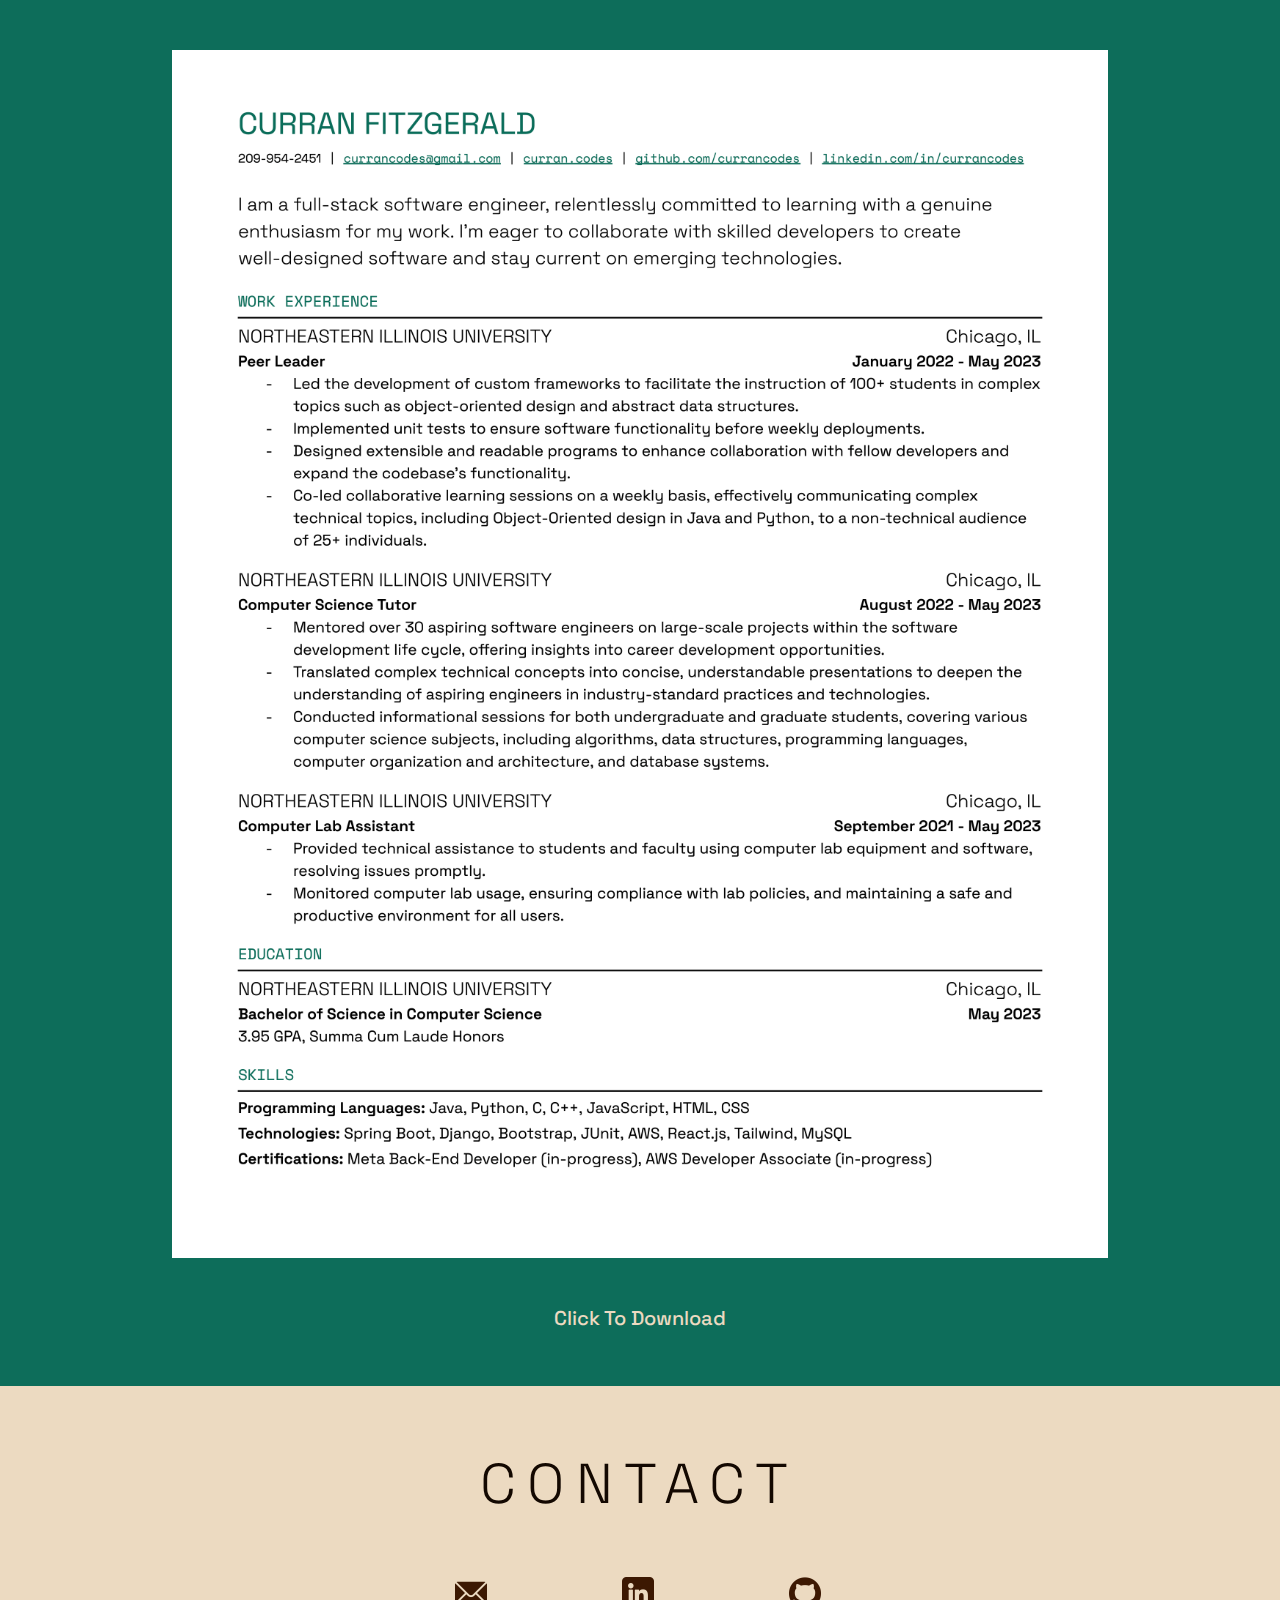
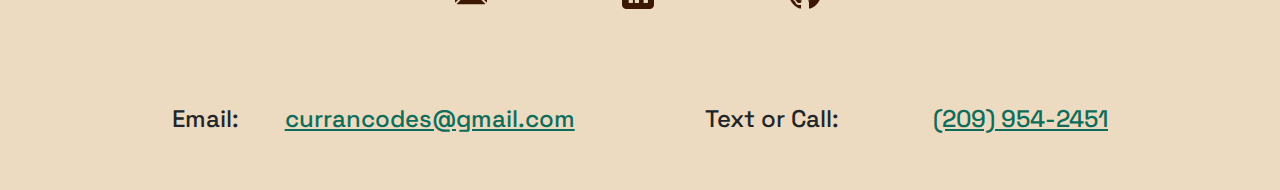
==== commit 134fb2e8: "Increased bottom padding of About section to better match other sections." ====
--- a/index.html
+++ b/index.html
@@ -183,9 +183,9 @@
                 </div>
             </div>
             <!--Body of the About Me Section-->
-            <div class="row justify-content-center gx-5 pt-5">
+            <div class="row justify-content-center gx-5 pt-5 pb-4">
                 <!--Paragraphs Introducing Myself-->
-                <div class="row justify-content-center">
+                <div class="row justify-content-center pb-4">
                     <div class="col-8">
                         <p class="row align-content-center">
                             My journey into software engineering began with a deep curiosity about how systems work,
@@ -209,7 +209,6 @@
                             skills. Whether leading collaborative learning sessions, mentoring fellow students, or
                             providing technical support in the computer lab, I consistently showcased my ability to
                             guide others and communicate complex concepts effectively.
-
                         </p>
                         <p class="row">
                             Today, as a full-stack software engineer, I bring this same dedication to every project.
